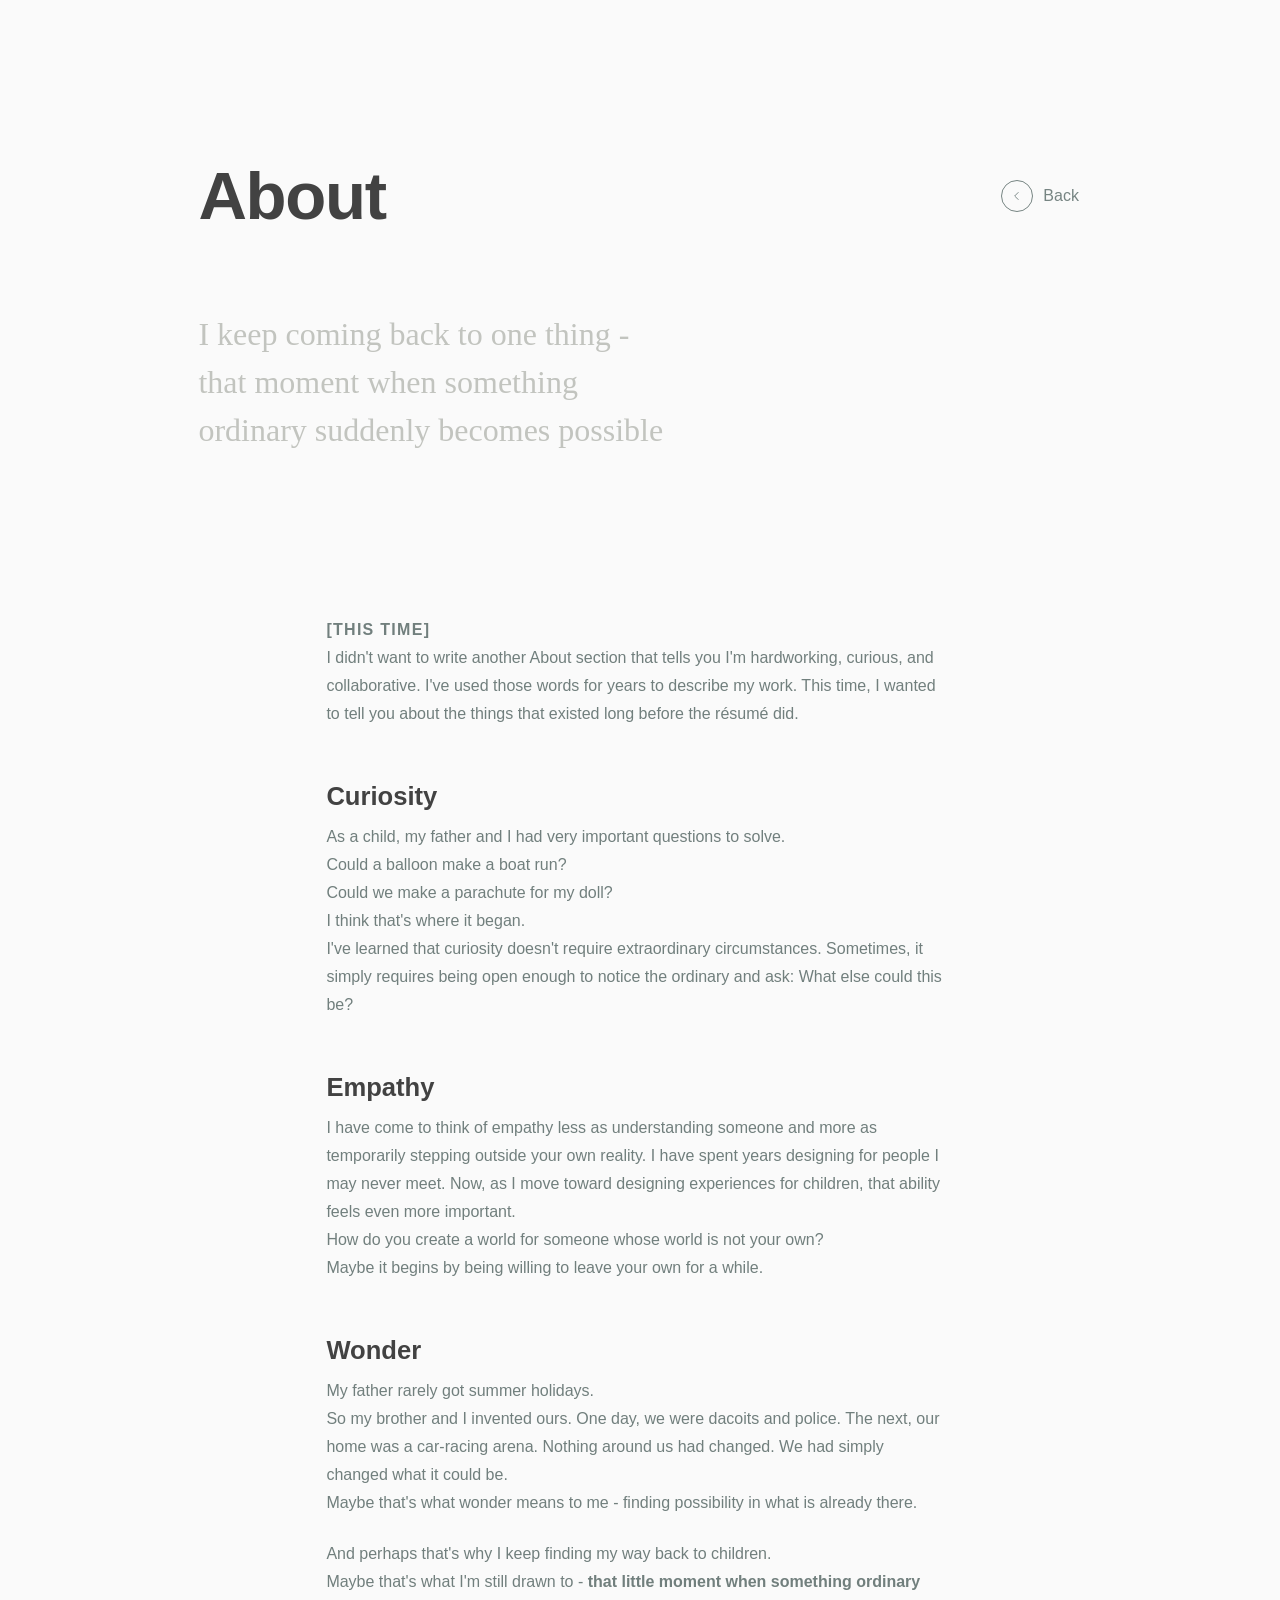
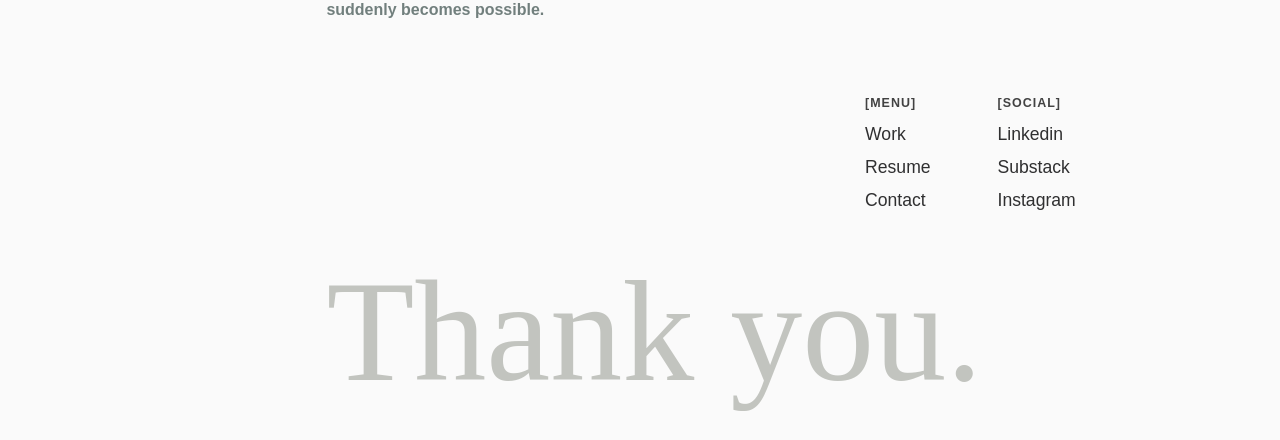
==== about.html @ ae548905 "Fix hover layout shift on Back button and footer links - Back link: split icon/text into separate sp" ====
<!doctype html>
<html lang="en">
<head>
  <meta charset="UTF-8" />
  <meta name="viewport" content="width=device-width, initial-scale=1.0" />
  <title>About — tanima</title>
  <meta name="description" content="About Tanima Tomar — curiosity, empathy, and wonder behind the work." />
  <link rel="stylesheet" href="assets/css/style.css" />
</head>
<body>

  <canvas id="bg-canvas" aria-hidden="true"></canvas>

  <div class="page">

    <header class="about-header">
      <h1 class="about-title">About</h1>
      <a href="index.html" class="back-link">
        <span class="back-link-icon" aria-hidden="true">
          <svg viewBox="0 0 24 24" width="14" height="14" fill="none" xmlns="http://www.w3.org/2000/svg">
            <path d="M14 6l-6 6 6 6" stroke="currentColor" stroke-linecap="round" stroke-linejoin="round" />
          </svg>
        </span>
        <span class="back-link-text" data-text="Back">Back</span>
      </a>
    </header>

    <p class="about-hero">
      I keep coming back to one thing -<br />
      that moment when something<br />
      ordinary suddenly becomes possible
    </p>

    <div class="essay">
      <section class="essay-intro">
        <p class="essay-label">[This time]</p>
        <p>I didn't want to write another About section that tells you I'm hardworking, curious, and collaborative. I've used those words for years to describe my work. This time, I wanted to tell you about the things that existed long before the résumé did.</p>
      </section>

      <section class="essay-section">
        <h2>Curiosity</h2>
        <p>
          As a child, my father and I had very important questions to solve.<br />
          Could a balloon make a boat run?<br />
          Could we make a parachute for my doll?<br />
          I think that's where it began.<br />
          I've learned that curiosity doesn't require extraordinary circumstances. Sometimes, it simply requires being open enough to notice the ordinary and ask: What else could this be?
        </p>
      </section>

      <section class="essay-section">
        <h2>Empathy</h2>
        <p>
          I have come to think of empathy less as understanding someone and more as temporarily stepping outside your own reality. I have spent years designing for people I may never meet. Now, as I move toward designing experiences for children, that ability feels even more important.<br />
          How do you create a world for someone whose world is not your own?<br />
          Maybe it begins by being willing to leave your own for a while.
        </p>
      </section>

      <section class="essay-section">
        <h2>Wonder</h2>
        <p>
          My father rarely got summer holidays.<br />
          So my brother and I invented ours. One day, we were dacoits and police. The next, our home was a car-racing arena. Nothing around us had changed. We had simply changed what it could be.<br />
          Maybe that's what wonder means to me - finding possibility in what is already there.
        </p>
        <p>
          And perhaps that's why I keep finding my way back to children.<br />
          Maybe that's what I'm still drawn to - <strong>that little moment when something ordinary suddenly becomes possible.</strong>
        </p>
      </section>
    </div>

    <footer class="about-footer">
      <div class="footer-col">
        <p class="footer-label">[Menu]</p>
        <ul>
          <li><a href="index.html#work" data-text="Work">Work</a></li>
          <li><a href="index.html#resume" data-text="Resume">Resume</a></li>
          <li><a href="index.html#contact" data-text="Contact">Contact</a></li>
        </ul>
      </div>
      <div class="footer-col">
        <p class="footer-label">[Social]</p>
        <ul>
          <li><a href="https://www.linkedin.com/in/tanima-tomar/" target="_blank" rel="noopener noreferrer" data-text="Linkedin">Linkedin</a></li>
          <li><a href="https://substack.com/@tanimatomar" target="_blank" rel="noopener noreferrer" data-text="Substack">Substack</a></li>
          <li><a href="https://www.instagram.com/tomartanima?utm_source=qr" target="_blank" rel="noopener noreferrer" data-text="Instagram">Instagram</a></li>
        </ul>
      </div>
    </footer>

    <p class="thank-you">Thank you.</p>

  </div>

  <script src="assets/js/background-effect.js"></script>
</body>
</html>
---- assets/css/style.css ----
/* ---------------------------------------------------
   Tokens
--------------------------------------------------- */
:root {
  --bg: #fafafa;
  --ink: #2f2f30;
  --ink-faint: #717f7d;
  --hero-ink: #c2c4bf;
  --heading-ink: #424242;
  --muted-ink: #768482;

  --font-serif: Georgia, 'Iowan Old Style', 'Palatino Linotype', 'Book Antiqua', Palatino, serif;
  --font-sans: -apple-system, BlinkMacSystemFont, 'Segoe UI', Roboto, Helvetica, Arial, sans-serif;

  /* Derived from the Figma layout grid: 6 columns, stretch, 20px
     gutter, 0 margin, on a 1440px frame -> column width 223px.
     Content sits inset by roughly one column on each side. */
  --side-padding: clamp(24px, 15.5vw, 223px);
}

/* ---------------------------------------------------
   Reset
--------------------------------------------------- */
*,
*::before,
*::after {
  box-sizing: border-box;
}

html,
body {
  margin: 0;
  padding: 0;
}

body {
  background-color: var(--bg);
  color: var(--ink);
  font-family: var(--font-sans);
  min-height: 100vh;
  overflow-x: hidden;
}

a {
  color: inherit;
}

ul {
  margin: 0;
  padding: 0;
  list-style: none;
}

/* ---------------------------------------------------
   Background canvas (cursor trail effect)
--------------------------------------------------- */
#bg-canvas {
  position: fixed;
  inset: 0;
  width: 100%;
  height: 100%;
  z-index: 0;
  pointer-events: none;
  display: block;
}

/* ---------------------------------------------------
   Page layout
--------------------------------------------------- */
.page {
  position: relative;
  z-index: 1;
  max-width: 1440px;
  margin: 0 auto;
  padding: 0 var(--side-padding);
}

.site-header {
  display: flex;
  justify-content: space-between;
  align-items: flex-start;
  flex-wrap: wrap;
  gap: 24px;
  padding-top: clamp(48px, 8vh, 96px);
}

.brand .logo {
  display: inline-block;
  font-family: var(--font-serif);
  font-size: clamp(1.7rem, 2.6vw, 2.1rem);
  font-weight: 700;
  color: var(--ink);
  text-decoration: none;
  letter-spacing: -0.01em;
}

.brand .tagline {
  margin: 12px 0 0;
  font-size: 0.92rem;
  line-height: 1.55;
  color: var(--ink-faint);
  max-width: 34ch;
}

.site-nav ul {
  display: flex;
  flex-direction: column;
  align-items: flex-end;
  gap: 6px;
}

.site-nav a {
  font-size: 1.05rem;
  font-weight: 400;
  text-decoration: none;
  color: var(--ink);
  transition: font-weight 0.15s ease;
}

.site-nav a:hover,
.site-nav a:focus-visible {
  font-weight: 700;
}

/* ---------------------------------------------------
   Hero
--------------------------------------------------- */
.hero {
  display: flex;
  justify-content: space-between;
  align-items: center;
  gap: 40px;
  padding: clamp(120px, 22vh, 220px) 0 clamp(80px, 14vh, 160px);
}

.hero-text {
  max-width: 900px;
}

.hero-text h1 {
  margin: 0;
  font-family: var(--font-serif);
  font-weight: 400;
  font-size: clamp(2.1rem, 4.6vw, 3.6rem);
  line-height: 1.16;
  color: var(--hero-ink);
}

.hero-text .credential {
  margin: clamp(20px, 3vh, 32px) 0 0;
  font-size: 0.98rem;
  color: var(--ink-faint);
  line-height: 1.6;
}

/* ---------------------------------------------------
   Social icons
--------------------------------------------------- */
.social-icons {
  display: flex;
  flex-direction: column;
  align-items: center;
  gap: 26px;
  flex-shrink: 0;
}

.social-icon {
  position: relative;
  display: flex;
  align-items: center;
  justify-content: center;
  width: 38px;
  height: 38px;
  border-radius: 50%;
  border: 1.3px solid var(--ink);
  color: var(--ink);
  text-decoration: none;
  transition: transform 0.15s ease, background-color 0.15s ease, color 0.15s ease;
}

.social-icon:hover,
.social-icon:focus-visible {
  transform: translateY(-2px);
  background-color: var(--ink);
  color: var(--bg);
}

.social-icon--substack svg {
  width: 17px;
  height: 17px;
}

/* Subtle CSS-only tooltip */
.social-icon::after {
  content: attr(data-tooltip);
  position: absolute;
  right: calc(100% + 12px);
  top: 50%;
  transform: translate(4px, -50%);
  background-color: #222222;
  color: #fafafa;
  font-size: 11px;
  letter-spacing: 0.02em;
  line-height: 1;
  white-space: nowrap;
  padding: 6px 9px;
  border-radius: 5px;
  opacity: 0;
  pointer-events: none;
  transition: opacity 0.18s ease, transform 0.18s ease;
}

.social-icon:hover::after,
.social-icon:focus-visible::after {
  opacity: 0.92;
  transform: translate(0, -50%);
}

/* ---------------------------------------------------
   Responsive
--------------------------------------------------- */
@media (max-width: 720px) {
  .site-header {
    flex-direction: column;
  }

  .site-nav ul {
    flex-direction: row;
    align-items: center;
    flex-wrap: wrap;
    gap: 16px;
  }

  .hero {
    flex-direction: column;
    align-items: flex-start;
    padding-top: clamp(64px, 14vh, 140px);
  }

  .social-icons {
    flex-direction: row;
    align-items: center;
  }

  .social-icon::after {
    right: auto;
    left: 50%;
    top: calc(100% + 10px);
    transform: translate(-50%, -4px);
  }

  .social-icon:hover::after,
  .social-icon:focus-visible::after {
    transform: translate(-50%, 0);
  }
}

/* ---------------------------------------------------
   About page
--------------------------------------------------- */
.about-header {
  display: flex;
  justify-content: space-between;
  align-items: center;
  flex-wrap: wrap;
  gap: 24px;
  padding-top: clamp(100px, 18vh, 200px);
}

.about-title {
  margin: 0;
  font-family: var(--font-sans);
  font-weight: 700;
  font-size: clamp(2.6rem, 6vw, 4.2rem);
  line-height: 1;
  letter-spacing: -0.02em;
  color: var(--heading-ink);
}

.back-link {
  display: inline-flex;
  align-items: center;
  gap: 10px;
  text-decoration: none;
  font-size: 1rem;
}

/* Text: reserve the bold width in advance via a hidden ::after ghost
   copy, so switching font-weight on hover never changes the box's
   width and never shifts anything. */
.back-link-text {
  position: relative;
  display: inline-block;
  color: var(--muted-ink);
  transition: color 0.15s ease;
}

.back-link-text::after {
  content: attr(data-text);
  display: block;
  height: 0;
  overflow: hidden;
  visibility: hidden;
  font-weight: 700;
}

.back-link:hover .back-link-text,
.back-link:focus-visible .back-link-text {
  color: var(--ink);
  font-weight: 700;
}

/* Icon: fixed 32x32 box (box-sizing: border-box), so a thicker hover
   border eats into the interior rather than growing the box -- no
   layout shift. Same fill/invert language as the homepage social
   icons: background fills to --ink, glyph color inverts to --bg. */
.back-link-icon {
  display: flex;
  align-items: center;
  justify-content: center;
  width: 32px;
  height: 32px;
  border-radius: 50%;
  border: 1.3px solid var(--muted-ink);
  color: var(--muted-ink);
  background-color: transparent;
  flex-shrink: 0;
  transition: background-color 0.15s ease, border-color 0.15s ease, border-width 0.15s ease, color 0.15s ease;
}

.back-link-icon svg path {
  stroke-width: 1.6;
  transition: stroke-width 0.15s ease;
}

.back-link:hover .back-link-icon,
.back-link:focus-visible .back-link-icon {
  background-color: var(--ink);
  border-color: var(--ink);
  border-width: 2px;
  color: var(--bg);
}

.back-link:hover .back-link-icon svg path,
.back-link:focus-visible .back-link-icon svg path {
  stroke-width: 2.2;
}

.about-hero {
  margin: clamp(56px, 9vh, 110px) 0 0;
  max-width: 720px;
  font-family: var(--font-serif);
  font-weight: 400;
  font-size: clamp(1.5rem, 2.8vw, 2rem);
  line-height: 1.5;
  color: var(--hero-ink);
}

.essay {
  margin: clamp(130px, 18vh, 220px) 0 0 clamp(40px, 10vw, 160px);
  max-width: 620px;
}

.essay-label {
  margin: 0 0 14px;
  font-size: 0.78rem;
  font-weight: 600;
  letter-spacing: 0.08em;
  text-transform: uppercase;
  color: var(--heading-ink);
}

.essay p {
  margin: 0;
  font-size: 1rem;
  line-height: 1.75;
  color: var(--ink-faint);
}

.essay-intro {
  margin-bottom: clamp(40px, 6vh, 64px);
}

.essay-section {
  margin-top: clamp(40px, 6vh, 64px);
}

.essay-section h2 {
  margin: 0 0 12px;
  font-family: var(--font-sans);
  font-weight: 700;
  font-size: clamp(1.3rem, 2vw, 1.6rem);
  color: var(--heading-ink);
}

.essay-section p + p {
  margin-top: 1.4em;
}

.essay-section strong {
  font-weight: 700;
  color: var(--ink-faint);
}

.about-footer {
  display: flex;
  justify-content: flex-end;
  gap: 64px;
  margin-top: clamp(56px, 8vh, 96px);
}

.footer-label {
  margin: 0 0 14px;
  font-size: 0.78rem;
  font-weight: 600;
  letter-spacing: 0.08em;
  text-transform: uppercase;
  color: var(--heading-ink);
}

.about-footer ul {
  display: flex;
  flex-direction: column;
  gap: 8px;
}

/* Reserve the bold width in advance via a hidden ::after ghost copy
   (same technique as .back-link-text), so the hover weight change
   never shifts the link or reflows its neighbors. */
.about-footer a {
  position: relative;
  display: inline-block;
  font-size: 1.1rem;
  font-weight: 400;
  text-decoration: none;
  color: var(--ink);
  transition: color 0.15s ease;
}

.about-footer a::after {
  content: attr(data-text);
  display: block;
  height: 0;
  overflow: hidden;
  visibility: hidden;
  font-weight: 700;
}

.about-footer a:hover,
.about-footer a:focus-visible {
  font-weight: 700;
}

.thank-you {
  margin: clamp(32px, 5vh, 56px) 0 0 clamp(40px, 10vw, 160px);
  padding-bottom: clamp(24px, 4vh, 48px);
  font-family: var(--font-serif);
  font-weight: 400;
  font-size: clamp(4rem, 12vw, 9rem);
  line-height: 1;
  color: var(--hero-ink);
  text-align: left;
}

@media (max-width: 720px) {
  .about-header {
    align-items: flex-start;
  }

  .essay {
    margin-left: 0;
    max-width: 100%;
  }

  .thank-you {
    margin-left: 0;
  }

  .about-footer {
    justify-content: flex-start;
    gap: 40px;
  }
}
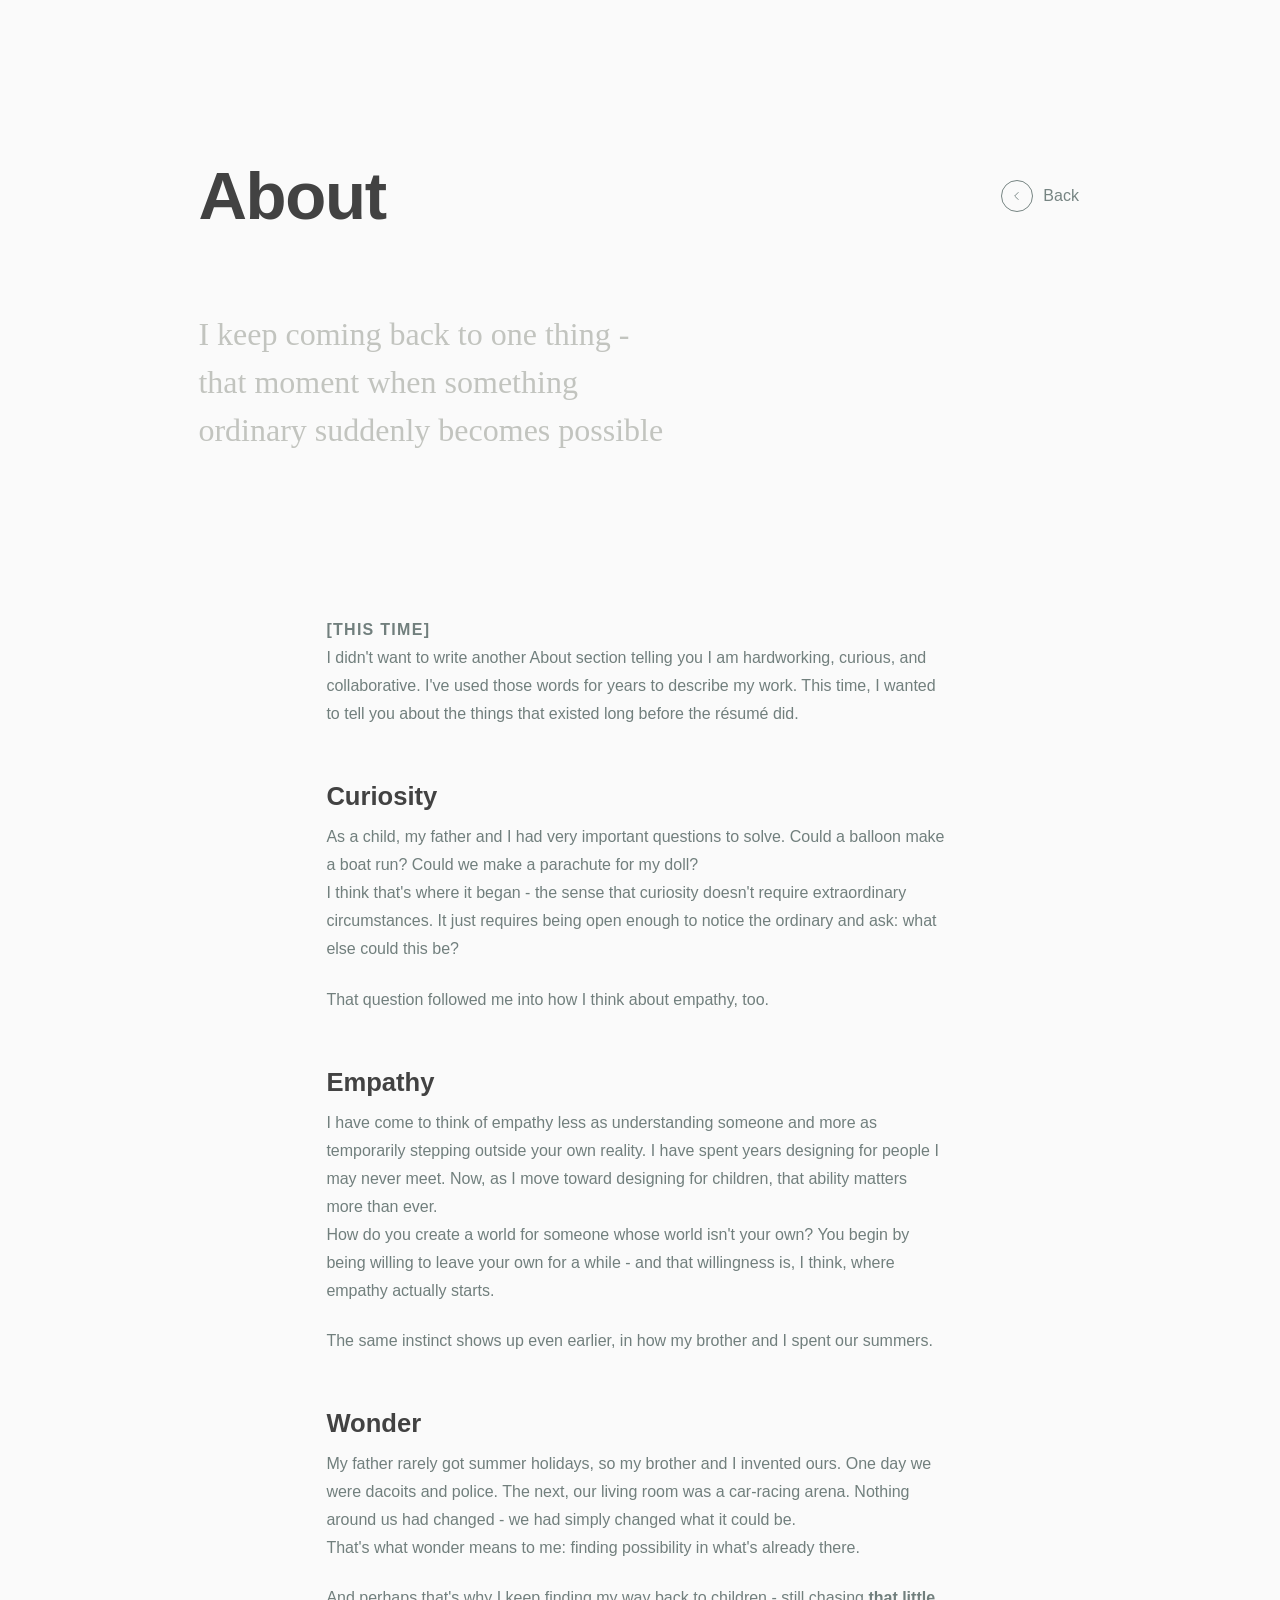
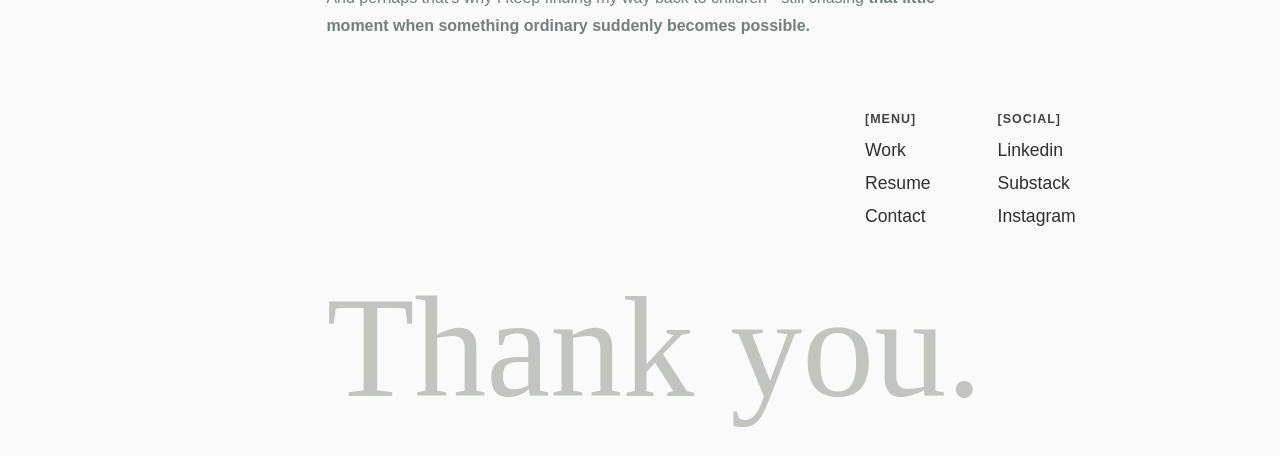
==== commit 4f11ad89: "Reorder homepage social icons; update About page copy - Homepage social icons now read LinkedIn -> S" ====
--- a/about.html
+++ b/about.html
@@ -34,39 +34,35 @@
     <div class="essay">
       <section class="essay-intro">
         <p class="essay-label">[This time]</p>
-        <p>I didn't want to write another About section that tells you I'm hardworking, curious, and collaborative. I've used those words for years to describe my work. This time, I wanted to tell you about the things that existed long before the résumé did.</p>
+        <p>I didn't want to write another About section telling you I am hardworking, curious, and collaborative. I've used those words for years to describe my work. This time, I wanted to tell you about the things that existed long before the résumé did.</p>
       </section>
 
       <section class="essay-section">
         <h2>Curiosity</h2>
         <p>
-          As a child, my father and I had very important questions to solve.<br />
-          Could a balloon make a boat run?<br />
-          Could we make a parachute for my doll?<br />
-          I think that's where it began.<br />
-          I've learned that curiosity doesn't require extraordinary circumstances. Sometimes, it simply requires being open enough to notice the ordinary and ask: What else could this be?
+          As a child, my father and I had very important questions to solve. Could a balloon make a boat run? Could we make a parachute for my doll?<br />
+          I think that's where it began - the sense that curiosity doesn't require extraordinary circumstances. It just requires being open enough to notice the ordinary and ask: what else could this be?
         </p>
+        <p>That question followed me into how I think about empathy, too.</p>
       </section>
 
       <section class="essay-section">
         <h2>Empathy</h2>
         <p>
-          I have come to think of empathy less as understanding someone and more as temporarily stepping outside your own reality. I have spent years designing for people I may never meet. Now, as I move toward designing experiences for children, that ability feels even more important.<br />
-          How do you create a world for someone whose world is not your own?<br />
-          Maybe it begins by being willing to leave your own for a while.
+          I have come to think of empathy less as understanding someone and more as temporarily stepping outside your own reality. I have spent years designing for people I may never meet. Now, as I move toward designing for children, that ability matters more than ever.<br />
+          How do you create a world for someone whose world isn't your own? You begin by being willing to leave your own for a while - and that willingness is, I think, where empathy actually starts.
         </p>
+        <p>The same instinct shows up even earlier, in how my brother and I spent our summers.</p>
       </section>
 
       <section class="essay-section">
         <h2>Wonder</h2>
         <p>
-          My father rarely got summer holidays.<br />
-          So my brother and I invented ours. One day, we were dacoits and police. The next, our home was a car-racing arena. Nothing around us had changed. We had simply changed what it could be.<br />
-          Maybe that's what wonder means to me - finding possibility in what is already there.
+          My father rarely got summer holidays, so my brother and I invented ours. One day we were dacoits and police. The next, our living room was a car-racing arena. Nothing around us had changed - we had simply changed what it could be.<br />
+          That's what wonder means to me: finding possibility in what's already there.
         </p>
         <p>
-          And perhaps that's why I keep finding my way back to children.<br />
-          Maybe that's what I'm still drawn to - <strong>that little moment when something ordinary suddenly becomes possible.</strong>
+          And perhaps that's why I keep finding my way back to children - still chasing <strong>that little moment when something ordinary suddenly becomes possible.</strong>
         </p>
       </section>
     </div>
@@ -95,5 +91,6 @@
   </div>
 
   <script src="assets/js/background-effect.js"></script>
+  <script src="assets/js/page-transition.js"></script>
 </body>
 </html>
--- a/assets/css/style.css
+++ b/assets/css/style.css
@@ -39,6 +39,19 @@
   font-family: var(--font-sans);
   min-height: 100vh;
   overflow-x: hidden;
+  animation: page-fade-in 0.22s ease forwards;
+}
+
+/* Page-to-page transition: each page fades in on load (pure CSS, no
+   flash risk), and page-transition.js briefly fades the current page
+   out before navigating to another internal page. */
+@keyframes page-fade-in {
+  from {
+    opacity: 0;
+  }
+  to {
+    opacity: 1;
+  }
 }
 
 a {
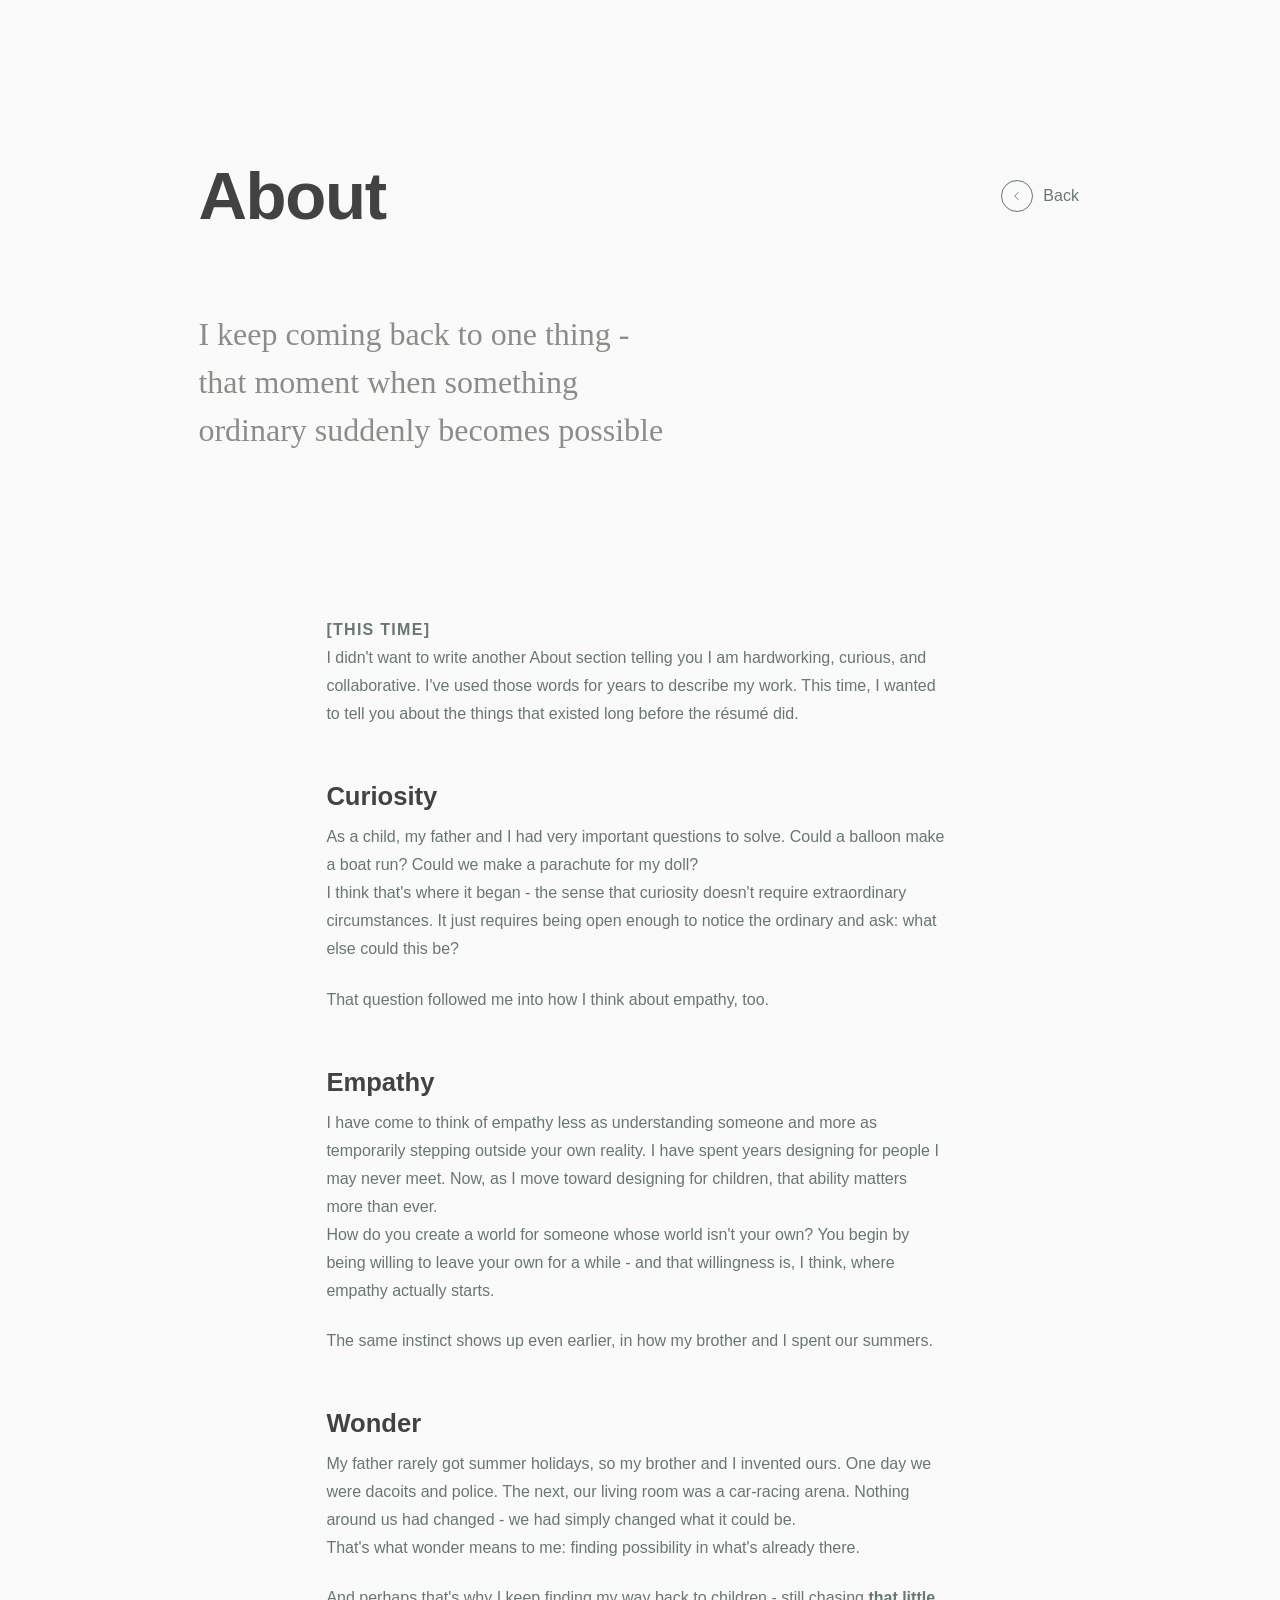
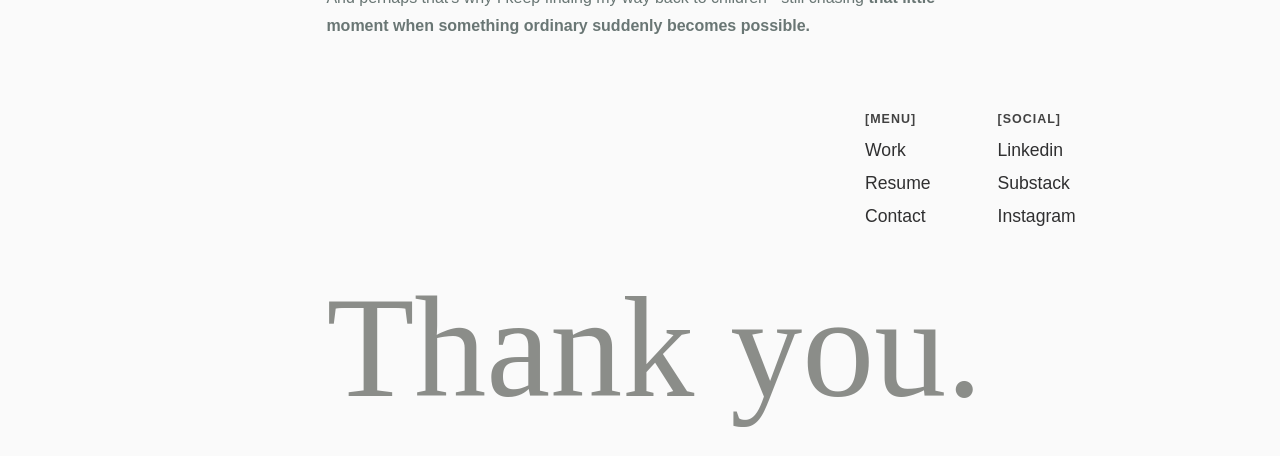
==== commit bda2a854: "Add dedicated Work page with category tabs New work.html: 'Work' heading + subtitle, About/Resume/Co" ====
--- a/about.html
+++ b/about.html
@@ -71,7 +71,7 @@
       <div class="footer-col">
         <p class="footer-label">[Menu]</p>
         <ul>
-          <li><a href="index.html#work" data-text="Work">Work</a></li>
+          <li><a href="work.html" data-text="Work">Work</a></li>
           <li><a href="index.html#resume" data-text="Resume">Resume</a></li>
           <li><a href="index.html#contact" data-text="Contact">Contact</a></li>
         </ul>
--- a/assets/css/style.css
+++ b/assets/css/style.css
@@ -4,10 +4,10 @@
 :root {
   --bg: #fafafa;
   --ink: #2f2f30;
-  --ink-faint: #717f7d;
-  --hero-ink: #c2c4bf;
+  --ink-faint: #697674;
+  --hero-ink: #8b8d89;
   --heading-ink: #424242;
-  --muted-ink: #768482;
+  --muted-ink: #6a7674;
 
   --font-serif: Georgia, 'Iowan Old Style', 'Palatino Linotype', 'Book Antiqua', Palatino, serif;
   --font-sans: -apple-system, BlinkMacSystemFont, 'Segoe UI', Roboto, Helvetica, Arial, sans-serif;
@@ -16,6 +16,22 @@
      gutter, 0 margin, on a 1440px frame -> column width 223px.
      Content sits inset by roughly one column on each side. */
   --side-padding: clamp(24px, 15.5vw, 223px);
+
+  /* Case-study data-viz + callout accents (Foundtale). Distinct from
+     the site's neutral palette on purpose -- these are chart/data
+     colors, not brand colors. */
+  --stat-card-bg: #eef1f5;
+  --stat-navy: #1e3a6e;
+  --stat-bar-1: #1e3a6e;
+  --stat-bar-2: #3f7fe0;
+  --stat-bar-3: #8fb8ee;
+  --stat-bar-4: #d0d3d8;
+  --callout-bg: #f7e6c4;
+  --speech-bg: #e9f1fb;
+  --status-blue: #2f6fd1;
+
+  /* Cubism Through Shadows */
+  --warning-ink: #c1502e;
 }
 
 /* ---------------------------------------------------
@@ -112,7 +128,16 @@
   font-size: 0.92rem;
   line-height: 1.55;
   color: var(--ink-faint);
-  max-width: 34ch;
+  max-width: 46ch;
+}
+
+.brand .tagline strong {
+  font-weight: 700;
+  color: var(--ink);
+}
+
+.site-nav .footer-label {
+  text-align: right;
 }
 
 .site-nav ul {
@@ -494,3 +519,1434 @@
     gap: 40px;
   }
 }
+
+/* ---------------------------------------------------
+   Work detail page (e.g. Illustration)
+--------------------------------------------------- */
+.work-header {
+  display: flex;
+  justify-content: space-between;
+  align-items: center;
+  flex-wrap: wrap;
+  gap: 24px;
+  padding-top: clamp(64px, 12vh, 140px);
+}
+
+.work-heading {
+  display: flex;
+  align-items: center;
+  gap: 14px;
+}
+
+.work-title {
+  margin: 0;
+  font-family: var(--font-sans);
+  font-weight: 700;
+  font-size: clamp(1.3rem, 2vw, 1.6rem);
+  color: var(--heading-ink);
+}
+
+/* Gliding sway: gentle, slow drift in place -- small vertical bob
+   plus a slight rotation wobble around her existing tilt, never
+   translating across the page. Lives on the wrapper so the thought
+   bubbles drift together with her. */
+.work-avatar-wrap {
+  position: relative;
+  width: clamp(90px, 8vw, 130px);
+  flex-shrink: 0;
+  transform-origin: center;
+  animation: avatar-glide 6.5s ease-in-out infinite;
+}
+
+.work-avatar {
+  display: block;
+  width: 100%;
+  height: auto;
+}
+
+@keyframes avatar-glide {
+  0%,
+  100% {
+    transform: rotate(-8deg) translateY(0);
+  }
+  50% {
+    transform: rotate(-6deg) translateY(-7px);
+  }
+}
+
+/* Small trailing dots implying a thought/daydream, drifting up and
+   to the left away from her head. Each one pulses on its own loop,
+   staggered so the pulse ripples from the biggest bubble up to the
+   smallest -- like a looping "thinking..." GIF. */
+.thought-bubble {
+  position: absolute;
+  border-radius: 50%;
+  background-color: #ffffff;
+  border: 1.3px solid var(--muted-ink);
+  transform-origin: center;
+  animation: thought-pulse 2.4s ease-in-out infinite;
+}
+
+@keyframes thought-pulse {
+  0%,
+  100% {
+    transform: scale(0.85);
+    opacity: 0.45;
+  }
+  50% {
+    transform: scale(1.08);
+    opacity: 0.95;
+  }
+}
+
+.thought-bubble--1 {
+  width: 9px;
+  height: 9px;
+  top: 6%;
+  left: 4%;
+  animation-delay: 0s;
+}
+
+.thought-bubble--2 {
+  width: 6px;
+  height: 6px;
+  top: -6%;
+  left: -4%;
+  animation-delay: 0.25s;
+}
+
+.thought-bubble--3 {
+  width: 4px;
+  height: 4px;
+  top: -15%;
+  left: -12%;
+  animation-delay: 0.5s;
+}
+
+/* White bounded panel holding the gallery, centered in the page. */
+.illustration-panel {
+  margin: clamp(64px, 10vh, 110px) auto 0;
+  max-width: 960px;
+  background-color: #ffffff;
+  border-radius: 20px;
+  padding: clamp(24px, 4vw, 48px);
+}
+
+/* Masonry packs items by actual height instead of a uniform grid --
+   see illustration-masonry.js. .illustration-sizer is Masonry's
+   convention for reading the column width; it's an empty element and
+   never one of the laid-out items. The float/width fallback below is
+   what's visible for the brief moment before the JS runs. */
+.illustration-grid {
+  position: relative;
+}
+
+.illustration-sizer,
+.illustration-item {
+  width: 31.5%;
+}
+
+.illustration-item {
+  float: left;
+  margin-bottom: 24px;
+}
+
+.illustration-item img {
+  display: block;
+  width: 100%;
+  height: auto;
+  border-radius: 8px;
+}
+
+/* Closing line + footer share one row, both centered against the
+   same max-width as the panel above so their left edges line up
+   with the panel's left edge exactly. */
+.work-closing-block {
+  display: flex;
+  justify-content: space-between;
+  align-items: flex-start;
+  flex-wrap: wrap;
+  gap: 24px;
+  max-width: 960px;
+  margin: clamp(48px, 7vh, 80px) auto 0;
+  padding-bottom: clamp(48px, 8vh, 96px);
+}
+
+.work-closing {
+  margin: 0;
+  font-family: var(--font-serif);
+  font-weight: 400;
+  font-size: clamp(1.5rem, 2.8vw, 2rem);
+  color: var(--hero-ink);
+}
+
+.about-footer--single {
+  display: block;
+  margin-top: 0;
+}
+
+@media (max-width: 720px) {
+  .work-header {
+    align-items: flex-start;
+  }
+
+  .work-avatar-wrap {
+    animation: none;
+  }
+
+  .illustration-sizer,
+  .illustration-item {
+    width: 100%;
+    float: none;
+  }
+
+  .illustration-panel {
+    padding: 24px;
+  }
+
+  .work-closing-block {
+    flex-direction: column;
+    max-width: 100%;
+  }
+}
+
+@media (prefers-reduced-motion: reduce) {
+  .work-avatar-wrap,
+  .thought-bubble {
+    animation: none;
+  }
+}
+
+/* ---------------------------------------------------
+   Case study page (e.g. Foundtale)
+--------------------------------------------------- */
+.case-header {
+  padding-top: clamp(64px, 12vh, 140px);
+}
+
+.case-header-top {
+  display: flex;
+  justify-content: space-between;
+  align-items: center;
+  flex-wrap: wrap;
+  gap: 24px;
+  /* Matches .work-avatar-wrap's height on the Illustration page --
+     that tall sibling is what pushes its title down within the
+     centered row. Replicating the same min-height here keeps both
+     pages' titles starting at the same point despite Foundtale
+     having no equivalent tall element in its header row. */
+  min-height: clamp(90px, 8vw, 130px);
+}
+
+.case-heading {
+  display: flex;
+  align-items: center;
+  flex-wrap: wrap;
+  gap: 14px;
+}
+
+.case-title {
+  margin: 0;
+  font-family: var(--font-sans);
+  font-weight: 700;
+  font-size: clamp(1.5rem, 2.4vw, 1.9rem);
+  color: var(--heading-ink);
+}
+
+.case-tag {
+  font-size: 0.82rem;
+  color: var(--muted-ink);
+}
+
+.case-status {
+  display: flex;
+  align-items: center;
+  gap: 8px;
+  font-size: 0.85rem;
+  color: var(--ink-faint);
+}
+
+.status-dot {
+  width: 8px;
+  height: 8px;
+  border-radius: 50%;
+  background-color: var(--status-blue);
+  flex-shrink: 0;
+}
+
+.case-subtitle {
+  margin: 14px 0 0;
+  font-size: 1rem;
+  color: var(--ink);
+}
+
+/* Hero */
+.case-hero {
+  position: relative;
+  margin: clamp(32px, 5vh, 56px) 0 0;
+}
+
+.case-hero-image {
+  display: block;
+  width: 100%;
+  height: auto;
+  border-radius: 14px;
+}
+
+/* Fallback look if an image is still pending / fails to load. */
+.case-hero-placeholder {
+  aspect-ratio: 2.3 / 1;
+  border-radius: 14px;
+  border: 1.5px dashed var(--muted-ink);
+  background-color: #f0f0ee;
+  display: flex;
+  align-items: center;
+  justify-content: center;
+  color: var(--muted-ink);
+  font-size: 0.9rem;
+  text-align: center;
+  padding: 24px;
+  clear: both;
+}
+
+.case-hero figcaption {
+  margin: 8px 0 0;
+  font-size: 0.75rem;
+  color: var(--muted-ink);
+}
+
+/* Shared centered content column */
+.case-content {
+  max-width: 900px;
+  margin: 0 auto;
+}
+
+.case-meta {
+  display: flex;
+  flex-wrap: wrap;
+  gap: 32px;
+  margin: clamp(40px, 6vh, 64px) 0 0;
+}
+
+.case-meta-col {
+  flex: 1;
+  min-width: 200px;
+}
+
+.case-meta-label {
+  margin: 0 0 6px;
+  font-size: 0.78rem;
+  font-weight: 600;
+  letter-spacing: 0.04em;
+  color: var(--heading-ink);
+}
+
+.case-meta-value {
+  margin: 0;
+  font-size: 0.88rem;
+  line-height: 1.6;
+  color: var(--ink-faint);
+}
+
+.case-meta-secondary {
+  margin-top: clamp(24px, 4vh, 40px);
+}
+
+.case-meta-link-row {
+  margin: 10px 0 0;
+  font-size: 0.88rem;
+  line-height: 1.6;
+  color: var(--ink-faint);
+}
+
+.case-meta-link {
+  color: var(--muted-ink);
+  text-decoration: underline;
+}
+
+.case-divider {
+  border: none;
+  border-top: 1px solid rgba(118, 132, 130, 0.25);
+  margin: clamp(40px, 6vh, 64px) 0;
+}
+
+.case-section {
+  margin-top: clamp(40px, 6vh, 64px);
+}
+
+.case-section:first-of-type {
+  margin-top: 0;
+}
+
+.case-section h2 {
+  margin: 0 0 14px;
+  font-family: var(--font-sans);
+  font-weight: 700;
+  font-size: clamp(1.3rem, 2vw, 1.6rem);
+  color: var(--heading-ink);
+}
+
+.case-section p {
+  margin: 0 0 1.2em;
+  font-size: 0.98rem;
+  line-height: 1.75;
+  color: var(--ink-faint);
+}
+
+.case-section p:last-child {
+  margin-bottom: 0;
+}
+
+.case-underline {
+  text-decoration: underline;
+  text-decoration-color: var(--muted-ink);
+}
+
+/* Two-up split: text + callout, or image + speech bubble */
+.case-split {
+  display: flex;
+  gap: 32px;
+  align-items: stretch;
+  margin-top: 8px;
+}
+
+.case-split-text {
+  flex: 1.5;
+  margin: 0 !important;
+}
+
+.case-callout {
+  flex: 1;
+  min-width: 220px;
+  display: flex;
+  align-items: center;
+}
+
+/* The GIF already has its own peach card design baked in, so this
+   just displays it at its natural aspect ratio -- no extra
+   background/padding that would double up the card look. */
+.case-callout-media {
+  display: block;
+  width: 100%;
+  height: auto;
+  border-radius: 16px;
+}
+
+/* Fallback look if the image fails to load. */
+.case-callout-media.case-callout-media--pending {
+  min-height: 140px;
+  background-color: var(--callout-bg);
+  display: flex;
+  align-items: center;
+  justify-content: center;
+  padding: 20px;
+  text-align: center;
+  font-size: 0.85rem;
+  color: #8a6d3b;
+}
+
+/* Stat cards */
+.stat-grid {
+  display: grid;
+  grid-template-columns: 1fr 1fr;
+  gap: 24px;
+  margin: clamp(32px, 5vh, 48px) 0;
+}
+
+.stat-card {
+  background-color: var(--stat-card-bg);
+  border-radius: 12px;
+  padding: clamp(20px, 3vw, 28px);
+}
+
+.stat-title {
+  margin: 0 0 18px;
+  font-family: var(--font-serif);
+  font-size: 1.02rem;
+  color: var(--ink);
+  text-decoration: underline;
+  text-decoration-color: rgba(47, 47, 48, 0.35);
+}
+
+.stat-headline {
+  display: flex;
+  align-items: center;
+  gap: 18px;
+  margin-bottom: 22px;
+}
+
+.stat-number {
+  font-family: var(--font-sans);
+  font-weight: 700;
+  font-size: clamp(2.1rem, 4vw, 2.8rem);
+  color: var(--stat-navy);
+  line-height: 1;
+  flex-shrink: 0;
+}
+
+.stat-desc {
+  font-size: 0.88rem;
+  line-height: 1.5;
+  color: var(--ink);
+}
+
+.stat-bar {
+  display: flex;
+  gap: 3px;
+  height: 8px;
+  margin-bottom: 12px;
+}
+
+.stat-bar-seg {
+  display: block;
+  height: 100%;
+  border-radius: 2px;
+}
+
+.stat-bar-labels {
+  display: flex;
+  gap: 3px;
+}
+
+.stat-bar-labels span {
+  flex: 1;
+  min-width: 0;
+  font-size: 0.72rem;
+  line-height: 1.4;
+  color: var(--ink-faint);
+  text-align: center;
+}
+
+/* Pull quote */
+.case-pullquote {
+  margin: 0;
+  padding: 0;
+  max-width: 700px;
+  margin-left: auto;
+  margin-right: auto;
+  text-align: center;
+}
+
+.case-pullquote p {
+  margin: 0 0 1em;
+  font-family: var(--font-serif);
+  font-size: 1.15rem;
+  line-height: 1.6;
+  color: var(--ink-faint);
+}
+
+.case-pullquote-bold {
+  font-weight: 700;
+  color: var(--heading-ink) !important;
+  margin-bottom: 0 !important;
+}
+
+/* "The idea" image + speech bubble */
+/* White bounded panel holding the image + speech bubble + child task
+   + summary together, matching the Illustration page's panel. */
+.idea-panel {
+  margin-top: 24px;
+}
+
+.case-split--idea {
+  margin: 0;
+  align-items: flex-start;
+}
+
+.case-idea-gif {
+  flex: 1.4;
+  width: 100%;
+  border-radius: 12px;
+  display: block;
+}
+
+.case-idea-column {
+  flex: 1;
+  min-width: 200px;
+  display: flex;
+  flex-direction: column;
+  gap: 16px;
+}
+
+.case-idea-column p {
+  margin: 0 !important;
+}
+
+.case-speech-bubble {
+  background-color: var(--speech-bg);
+  border-radius: 16px;
+  padding: 20px 22px;
+}
+
+.case-speech-bubble p {
+  font-family: var(--font-serif);
+  font-style: italic;
+  color: var(--ink) !important;
+}
+
+.case-idea-summary {
+  margin-top: 20px !important;
+}
+
+/* Numbered refuse-to-build grid */
+.refuse-grid {
+  display: flex;
+  gap: 32px;
+  margin: clamp(24px, 4vh, 40px) 0 clamp(32px, 5vh, 48px);
+}
+
+.refuse-item {
+  flex: 1;
+  min-width: 200px;
+}
+
+.refuse-number {
+  margin: 0 0 6px;
+  font-family: var(--font-serif);
+  font-size: 1.6rem;
+  color: var(--muted-ink);
+}
+
+.refuse-title {
+  margin: 0 0 10px !important;
+  font-family: var(--font-sans);
+  font-weight: 700;
+  font-size: 1.02rem;
+  color: var(--heading-ink) !important;
+}
+
+/* Testing section (full-width tinted band inside .page) */
+.case-testing {
+  background-color: #eef0ee;
+  margin-top: clamp(48px, 7vh, 80px);
+  padding: clamp(40px, 6vh, 64px) 0;
+}
+
+.case-testing h2 {
+  margin: 0 0 clamp(24px, 4vh, 40px);
+  font-family: var(--font-sans);
+  font-weight: 700;
+  font-size: clamp(1.3rem, 2vw, 1.6rem);
+  color: var(--heading-ink);
+}
+
+.testing-grid {
+  display: flex;
+  gap: 48px;
+}
+
+.testing-col {
+  flex: 1;
+  min-width: 240px;
+}
+
+.testing-label {
+  margin: 0 0 14px;
+  font-family: var(--font-sans);
+  font-weight: 700;
+  font-size: 0.95rem;
+  color: var(--heading-ink);
+  line-height: 1.4;
+}
+
+.testing-col p {
+  margin: 0 0 1em;
+  font-size: 0.9rem;
+  line-height: 1.65;
+  color: var(--ink-faint);
+}
+
+.testing-list {
+  margin: 0.6em 0 0;
+  padding: 0;
+  list-style: none;
+}
+
+.testing-list li {
+  position: relative;
+  padding-left: 18px;
+  margin-bottom: 10px;
+  font-size: 0.9rem;
+  line-height: 1.6;
+  color: var(--ink-faint);
+}
+
+.testing-list li::before {
+  content: '–';
+  position: absolute;
+  left: 0;
+}
+
+/* Closing question + footer */
+.case-closing {
+  margin: clamp(56px, 8vh, 96px) auto 0;
+  max-width: 640px;
+  text-align: center;
+  font-family: var(--font-serif);
+  font-size: clamp(1.2rem, 2.2vw, 1.5rem);
+  line-height: 1.6;
+  color: var(--hero-ink);
+}
+
+.case-footer {
+  display: flex;
+  justify-content: space-between;
+  align-items: center;
+  flex-wrap: wrap;
+  gap: 16px;
+  margin-top: clamp(40px, 6vh, 64px);
+  padding: 24px 0 clamp(32px, 5vh, 56px);
+  border-top: 1px solid rgba(118, 132, 130, 0.2);
+}
+
+.case-copyright {
+  margin: 0;
+  font-size: 0.75rem;
+  color: var(--muted-ink);
+  max-width: 640px;
+}
+
+
+@media (max-width: 900px) {
+  .case-split,
+  .case-split--idea,
+  .refuse-grid,
+  .testing-grid {
+    flex-direction: column;
+  }
+
+  .stat-grid {
+    grid-template-columns: 1fr;
+  }
+
+  .case-meta {
+    flex-direction: column;
+    gap: 24px;
+  }
+}
+
+/* ---------------------------------------------------
+   Case study page (Cubism Through Shadows)
+--------------------------------------------------- */
+
+/* 2x2 meta grid (Format/Context/Role/Age) instead of Foundtale's
+   single row of three -- reuses .case-meta-col for label/value. */
+.case-meta--grid2 {
+  display: grid;
+  grid-template-columns: 1fr 1fr;
+  gap: 28px 32px;
+}
+
+.case-subhead {
+  margin: 0 0 4px;
+  font-family: var(--font-sans);
+  font-weight: 700;
+  font-size: 0.95rem;
+  color: var(--heading-ink);
+}
+
+.case-caveat {
+  font-style: italic;
+}
+
+.case-emphasis {
+  font-weight: 700;
+  color: var(--heading-ink);
+}
+
+/* Phase label + full-width process photo, used twice ("Phase 01",
+   "Phase 02") -- each photo is a pre-built collage image, so this
+   just pairs a short label column with it. */
+.phase-block {
+  display: flex;
+  gap: 28px;
+  align-items: flex-start;
+  margin: clamp(24px, 4vh, 32px) 0;
+}
+
+.phase-label {
+  flex: 0 0 180px;
+}
+
+.phase-number {
+  margin: 0 0 4px;
+  font-family: var(--font-sans);
+  font-weight: 700;
+  font-size: 1.05rem;
+  color: var(--heading-ink);
+}
+
+.phase-caption {
+  margin: 0;
+  font-size: 0.85rem;
+  line-height: 1.5;
+  color: var(--muted-ink);
+}
+
+.phase-image {
+  display: block;
+  flex: 1;
+  min-width: 0;
+  width: 100%;
+  height: auto;
+  border-radius: 12px;
+}
+
+/* "Where It Actually Sits" heading is centered on the page, unlike
+   the other left-aligned case-section headings. */
+.case-section--centered h2 {
+  text-align: center;
+}
+
+/* Gallery -> Activity Room -> Gallery flow diagram */
+.flow-diagram {
+  display: flex;
+  flex-wrap: wrap;
+  align-items: flex-start;
+  justify-content: center;
+  gap: 8px 16px;
+  margin: clamp(24px, 4vh, 40px) 0;
+  text-align: center;
+}
+
+.flow-step {
+  display: flex;
+  flex-direction: column;
+  align-items: center;
+  gap: 4px;
+  min-width: 170px;
+  max-width: 220px;
+}
+
+.flow-title {
+  margin: 0;
+  font-family: var(--font-sans);
+  font-weight: 700;
+  font-size: 0.92rem;
+  color: var(--heading-ink);
+}
+
+.flow-arrow-down {
+  color: var(--muted-ink);
+  line-height: 1;
+}
+
+.flow-action {
+  margin: 4px 0 0;
+  font-family: var(--font-sans);
+  font-weight: 700;
+  font-size: 0.78rem;
+  letter-spacing: 0.03em;
+  color: var(--ink);
+}
+
+.flow-detail {
+  margin: 2px 0 0;
+  font-size: 0.78rem;
+  color: var(--ink-faint);
+}
+
+.flow-arrow-right {
+  align-self: center;
+  margin-top: 12px;
+  color: var(--muted-ink);
+}
+
+/* Bordered format/spec box */
+.spec-box {
+  border: 1px solid rgba(47, 47, 48, 0.55);
+  border-radius: 4px;
+  max-width: 700px;
+  margin: 0 auto;
+  padding: 24px 28px;
+}
+
+.spec-box p {
+  margin: 0 0 16px;
+  font-size: 0.85rem;
+  line-height: 1.65;
+  color: var(--ink-faint);
+}
+
+.spec-box p:last-child {
+  margin-bottom: 0;
+}
+
+.spec-label {
+  font-weight: 700;
+  color: var(--heading-ink);
+}
+
+.spec-warning-label {
+  font-weight: 700;
+  color: var(--warning-ink) !important;
+}
+
+.spec-warning {
+  color: var(--warning-ink) !important;
+}
+
+/* The Mechanism: white card holding two side-by-side concept
+   illustrations + captions, matching the reference's card treatment. */
+.mechanism-panel {
+  background-color: #fff;
+  border-radius: 20px;
+  padding: clamp(24px, 4vw, 40px);
+  margin: clamp(24px, 4vh, 32px) 0;
+}
+
+.mechanism-panel-caption {
+  margin: 0 0 16px;
+  font-size: 0.8rem;
+  color: var(--muted-ink);
+}
+
+.mechanism-grid {
+  display: grid;
+  grid-template-columns: 1fr 1fr;
+  gap: 32px;
+}
+
+.mechanism-item p {
+  margin: 14px 0 0;
+  font-size: 0.9rem;
+  line-height: 1.65;
+  color: var(--ink-faint);
+}
+
+.mechanism-image {
+  display: block;
+  width: 100%;
+  height: auto;
+  border-radius: 12px;
+}
+
+/* Takeaway gallery: one wide image on top, two side-by-side below */
+.takeaway-gallery {
+  flex: 1;
+  min-width: 220px;
+  display: flex;
+  flex-direction: column;
+  gap: 12px;
+}
+
+.takeaway-gallery-row {
+  display: flex;
+  gap: 12px;
+}
+
+.takeaway-image {
+  display: block;
+  width: 100%;
+  height: auto;
+  border-radius: 10px;
+  object-fit: cover;
+}
+
+.takeaway-gallery-row .takeaway-image {
+  flex: 1;
+  min-width: 0;
+}
+
+/* Fallback look if a Mechanism/Takeaway image is still pending. */
+.mechanism-image-placeholder {
+  aspect-ratio: 4 / 3;
+  border-radius: 12px;
+  border: 1.5px dashed var(--muted-ink);
+  background-color: #f0f0ee;
+  display: flex;
+  align-items: center;
+  justify-content: center;
+  color: var(--muted-ink);
+  font-size: 0.85rem;
+  text-align: center;
+  padding: 20px;
+}
+
+.mechanism-summary {
+  margin-top: clamp(20px, 3vh, 28px);
+  font-size: 0.9rem;
+  color: var(--ink-faint);
+}
+
+@media (max-width: 900px) {
+  .phase-block,
+  .mechanism-grid {
+    flex-direction: column;
+  }
+
+  .mechanism-grid {
+    grid-template-columns: 1fr;
+  }
+
+  .phase-label {
+    flex: none;
+  }
+
+  .flow-arrow-right {
+    display: none;
+  }
+
+  .case-meta--grid2 {
+    grid-template-columns: 1fr;
+  }
+}
+
+/* ---------------------------------------------------
+   Case study page (Inkling Isle)
+--------------------------------------------------- */
+
+/* Small floated pending-image note beside "The concept" copy */
+.concept-note {
+  float: right;
+  width: 240px;
+  margin: 4px 0 16px 24px;
+}
+
+.concept-note-image {
+  display: block;
+  width: 100%;
+  height: auto;
+  border-radius: 10px;
+}
+
+.concept-note-placeholder {
+  aspect-ratio: 1 / 1;
+  border-radius: 10px;
+  border: 1.5px dashed var(--muted-ink);
+  background-color: #f0f0ee;
+  display: flex;
+  align-items: center;
+  justify-content: center;
+  color: var(--muted-ink);
+  font-size: 0.72rem;
+  text-align: center;
+  padding: 10px;
+}
+
+/* White card holding the wireframe gif at its native size, instead
+   of stretching it full-width (which was blurring it). */
+.wireframe-panel {
+  clear: both;
+  background-color: #fff;
+  border-radius: 20px;
+  padding: clamp(20px, 3vw, 32px);
+  display: flex;
+  flex-direction: column;
+  align-items: center;
+  margin: clamp(24px, 4vh, 32px) 0;
+}
+
+.wireframe-image {
+  display: block;
+  width: 100%;
+  max-width: 620px;
+  height: auto;
+  border-radius: 10px;
+}
+
+.wireframe-caption {
+  margin: 14px 0 0;
+  font-size: 0.8rem;
+  color: var(--muted-ink);
+  text-align: center;
+}
+
+/* Three-photo row ("Why this idea") */
+.trio-grid {
+  display: grid;
+  grid-template-columns: repeat(3, 1fr);
+  gap: 24px;
+  margin: clamp(24px, 4vh, 32px) 0;
+  clear: both;
+}
+
+.trio-item p {
+  margin: 14px 0 0;
+  font-size: 0.85rem;
+  line-height: 1.6;
+  color: var(--ink-faint);
+}
+
+.trio-image-placeholder {
+  aspect-ratio: 4 / 3;
+  border-radius: 10px;
+  border: 1.5px dashed var(--muted-ink);
+  background-color: #f0f0ee;
+  display: flex;
+  align-items: center;
+  justify-content: center;
+  color: var(--muted-ink);
+  font-size: 0.82rem;
+  text-align: center;
+  padding: 16px;
+}
+
+.trio-image {
+  display: block;
+  width: 100%;
+  height: auto;
+  border-radius: 10px;
+}
+
+/* Three design principles */
+.principle-list {
+  display: flex;
+  flex-direction: column;
+  gap: clamp(20px, 3vh, 28px);
+  margin-top: clamp(24px, 4vh, 32px);
+}
+
+.principle-row {
+  display: flex;
+  gap: 32px;
+}
+
+/* Scoped to .principle-row so this beats .case-section p's
+   specificity -- a bare .principle-label was losing to it and
+   rendering grey instead of dark. */
+.principle-row .principle-label {
+  flex: 0 0 190px;
+  margin: 0;
+  font-weight: 700;
+  font-size: 0.92rem;
+  color: var(--ink);
+}
+
+.principle-text {
+  flex: 1;
+  margin: 0;
+  font-size: 0.92rem;
+  line-height: 1.65;
+  color: var(--ink-faint);
+}
+
+.principle-text strong {
+  color: var(--muted-ink);
+  font-weight: 700;
+}
+
+/* Label column + wide content column, reused for "Product decisions"
+   and "How I would test this" */
+.decision-row {
+  display: flex;
+  gap: 32px;
+}
+
+.decision-label {
+  flex: 0 0 220px;
+}
+
+/* Same heading treatment as .case-section h2 -- "Product decisions"
+   and "How I would test this" are headings too, just placed in the
+   label column instead of full-width. Scoped to .decision-label so
+   it beats .case-section p's specificity. */
+.decision-label .decision-heading {
+  margin: 0 0 8px;
+  font-family: var(--font-sans);
+  font-weight: 700;
+  font-size: clamp(1.3rem, 2vw, 1.6rem);
+  color: var(--heading-ink);
+}
+
+.decision-copy {
+  margin: 0;
+  font-size: 0.88rem;
+  line-height: 1.6;
+  color: var(--ink-faint);
+}
+
+.decision-list {
+  flex: 1;
+  display: flex;
+  flex-direction: column;
+  gap: 20px;
+}
+
+.decision-list p {
+  margin: 0;
+  font-size: 0.9rem;
+  line-height: 1.65;
+  color: var(--ink-faint);
+}
+
+.decision-list strong {
+  color: var(--ink);
+  font-weight: 700;
+}
+
+@media (max-width: 900px) {
+  .concept-note {
+    float: none;
+    width: 240px;
+    margin: 0 0 20px;
+  }
+
+  .trio-grid {
+    grid-template-columns: 1fr;
+  }
+
+  .principle-row,
+  .decision-row {
+    flex-direction: column;
+    gap: 12px;
+  }
+
+  .principle-label,
+  .decision-label {
+    flex: none;
+  }
+}
+
+/* ---------------------------------------------------
+   Photography page
+--------------------------------------------------- */
+.photo-subtitle {
+  margin: 0 0 24px;
+  font-size: 0.9rem;
+  color: var(--ink-faint);
+}
+
+/* Same masonry-packing pattern as .illustration-grid, but 2 columns
+   instead of 3 -- see photography-masonry.js. */
+.photo-grid {
+  position: relative;
+}
+
+.photo-sizer,
+.photo-item {
+  width: 48.5%;
+}
+
+.photo-item {
+  float: left;
+  margin-bottom: 24px;
+}
+
+.photo-grid img {
+  display: block;
+  width: 100%;
+  height: auto;
+  border-radius: 8px;
+}
+
+.photo-single {
+  max-width: 380px;
+  margin: 24px auto 0;
+}
+
+.photo-single img {
+  display: block;
+  width: 100%;
+  height: auto;
+  border-radius: 8px;
+}
+
+/* Fallback look while a photo is still pending upload. */
+.photo-placeholder {
+  border-radius: 8px;
+  border: 1.5px dashed var(--muted-ink);
+  background-color: #f0f0ee;
+  display: flex;
+  align-items: center;
+  justify-content: center;
+  color: var(--muted-ink);
+  font-size: 0.85rem;
+  text-align: center;
+  padding: 16px;
+}
+
+@media (max-width: 720px) {
+  .photo-sizer,
+  .photo-item {
+    width: 100%;
+    float: none;
+  }
+}
+
+/* ---------------------------------------------------
+   Work page
+--------------------------------------------------- */
+.work-page-header {
+  display: flex;
+  justify-content: space-between;
+  align-items: flex-start;
+  flex-wrap: wrap;
+  gap: 24px;
+  padding-top: clamp(64px, 12vh, 140px);
+}
+
+.work-page-title {
+  margin: 0;
+  font-family: var(--font-sans);
+  font-weight: 700;
+  font-size: clamp(2.6rem, 6vw, 4.2rem);
+  line-height: 1;
+  letter-spacing: -0.02em;
+  color: var(--heading-ink);
+}
+
+.work-page-subtitle {
+  margin: 14px 0 0;
+  font-size: 1rem;
+  color: var(--ink-faint);
+}
+
+.work-page-nav ul {
+  display: flex;
+  flex-direction: column;
+  align-items: flex-end;
+  gap: 6px;
+  margin: 0;
+  padding: 0;
+  list-style: none;
+}
+
+.work-page-nav a {
+  font-size: 1.05rem;
+  font-weight: 400;
+  text-decoration: none;
+  color: var(--ink);
+  transition: font-weight 0.15s ease;
+}
+
+.work-page-nav a:hover,
+.work-page-nav a:focus-visible {
+  font-weight: 700;
+}
+
+/* Category tabs */
+.work-tabs {
+  display: flex;
+  flex-wrap: wrap;
+  gap: clamp(24px, 4vw, 40px);
+  margin-top: clamp(40px, 6vh, 64px);
+  border-bottom: 1px solid rgba(118, 132, 130, 0.25);
+}
+
+.work-tab {
+  position: relative;
+  display: inline-block;
+  background: none;
+  border: none;
+  padding: 0 0 14px;
+  margin-bottom: -1px;
+  font-family: var(--font-sans);
+  font-size: 0.85rem;
+  font-weight: 600;
+  letter-spacing: 0.05em;
+  text-transform: uppercase;
+  text-decoration: none;
+  color: var(--muted-ink);
+  cursor: pointer;
+  border-bottom: 2px solid transparent;
+  transition: color 0.15s ease, border-color 0.15s ease, transform 0.1s ease;
+}
+
+/* Reserve the bold width so hover/active never shifts the row. */
+.work-tab::after {
+  content: attr(data-label);
+  display: block;
+  height: 0;
+  overflow: hidden;
+  visibility: hidden;
+  font-weight: 700;
+}
+
+.work-tab:hover,
+.work-tab:focus-visible {
+  color: var(--ink);
+}
+
+.work-tab:active {
+  transform: translateY(1px);
+}
+
+.work-tab.is-active {
+  color: var(--ink);
+  font-weight: 700;
+  border-bottom-color: var(--ink);
+}
+
+/* Sub-project pills (Learning Design / Product Design) */
+.work-pills {
+  display: flex;
+  flex-wrap: wrap;
+  gap: 14px;
+  margin-top: 24px;
+}
+
+.work-pills[hidden] {
+  display: none;
+}
+
+.work-pill {
+  display: inline-block;
+  padding: 12px 26px;
+  border-radius: 999px;
+  background-color: #fff;
+  box-shadow: 0 1px 3px rgba(47, 47, 48, 0.08);
+  font-size: 0.92rem;
+  color: var(--ink-faint);
+  text-decoration: none;
+  cursor: pointer;
+  transition: box-shadow 0.15s ease, color 0.15s ease, transform 0.1s ease;
+}
+
+.work-pill:hover,
+.work-pill:focus-visible {
+  color: var(--ink);
+  box-shadow: 0 3px 10px rgba(47, 47, 48, 0.14);
+}
+
+.work-pill:active {
+  transform: translateY(1px);
+  box-shadow: 0 1px 3px rgba(47, 47, 48, 0.1);
+}
+
+.work-pill--soon {
+  cursor: default;
+  color: var(--muted-ink);
+  box-shadow: none;
+  border: 1.3px dashed rgba(118, 132, 130, 0.4);
+}
+
+.work-pill--soon:hover,
+.work-pill--soon:focus-visible {
+  color: var(--muted-ink);
+  box-shadow: none;
+}
+
+/* Quote */
+.work-quote {
+  margin: clamp(48px, 7vh, 80px) 0 0;
+  max-width: 760px;
+  font-family: var(--font-serif);
+  font-size: clamp(1.25rem, 2.4vw, 1.6rem);
+  line-height: 1.55;
+  color: var(--ink-faint);
+}
+
+.work-quote-note {
+  margin: 12px 0 0;
+  max-width: 640px;
+  font-size: 0.85rem;
+  color: var(--muted-ink);
+}
+
+.work-quote-note[hidden] {
+  display: none;
+}
+
+@media (max-width: 700px) {
+  .work-page-header {
+    align-items: flex-start;
+  }
+
+  .work-page-nav ul {
+    flex-direction: row;
+    align-items: center;
+    flex-wrap: wrap;
+    gap: 16px;
+  }
+}
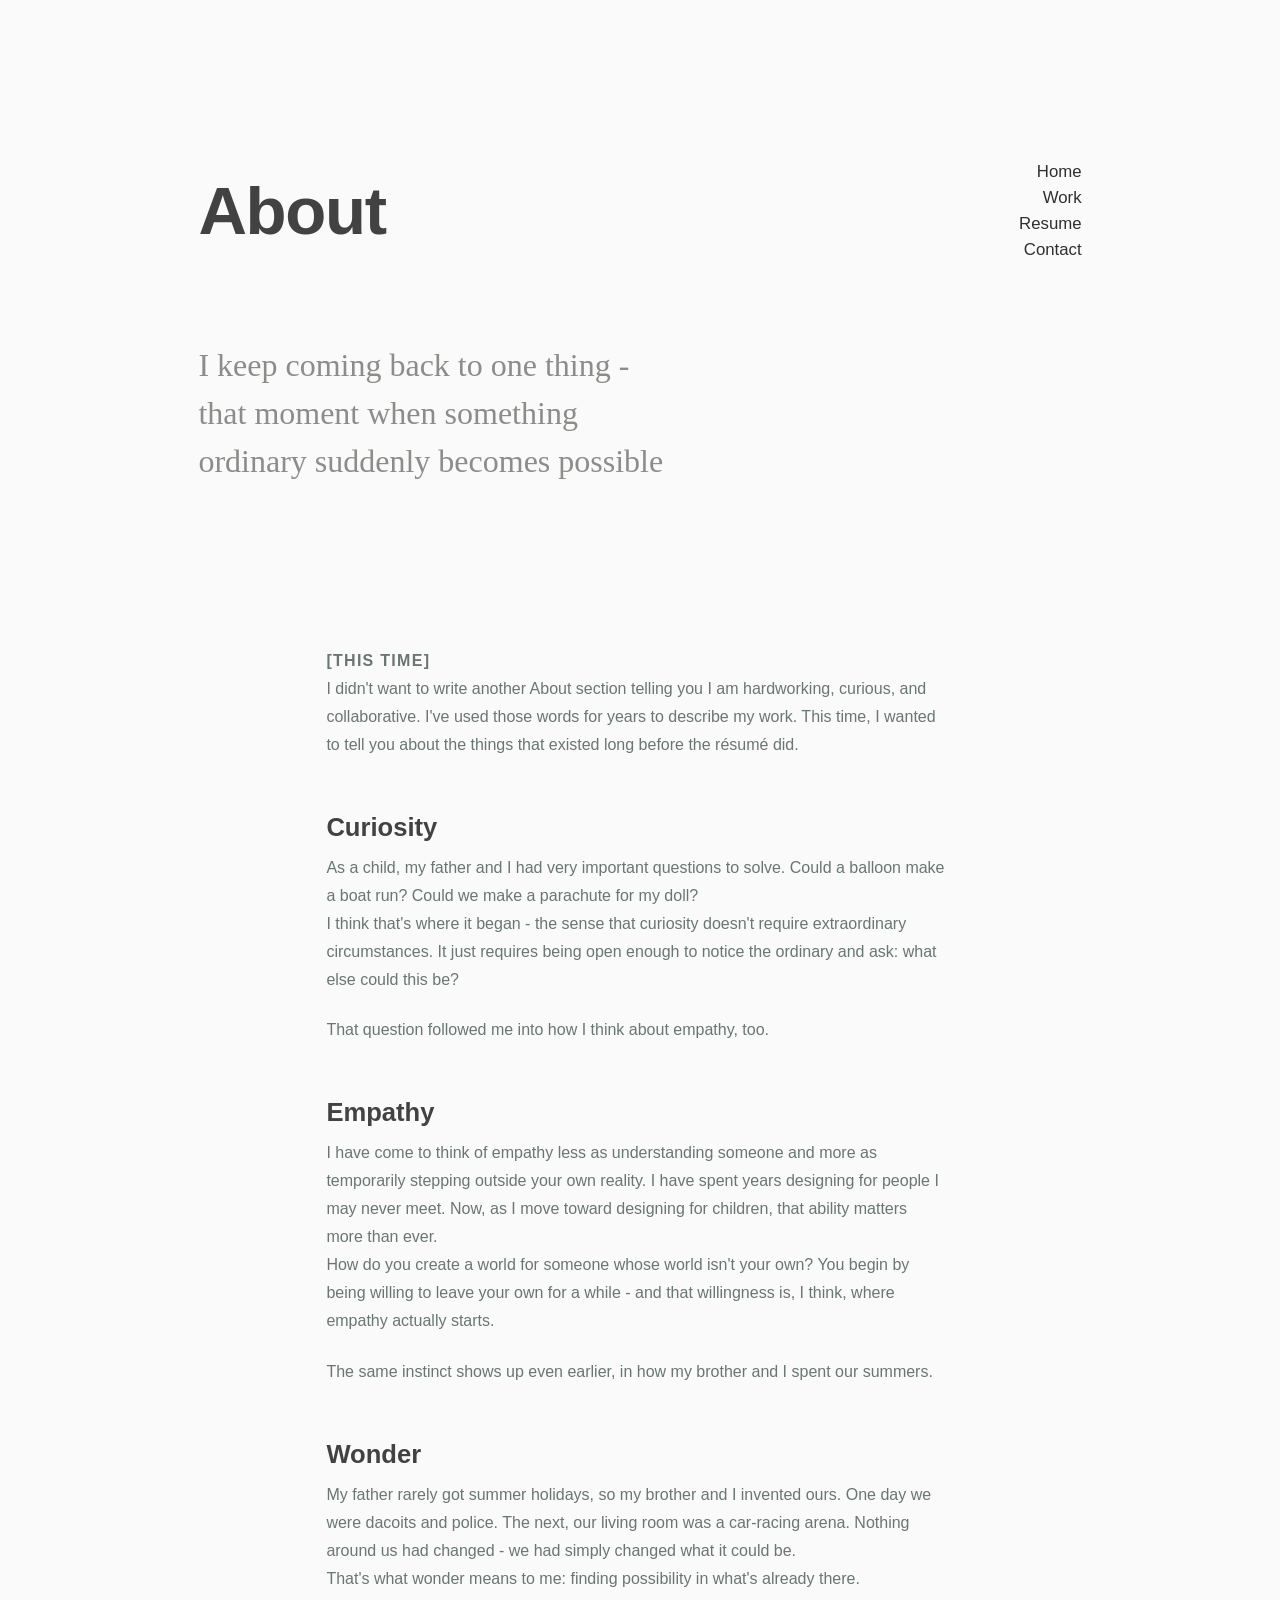
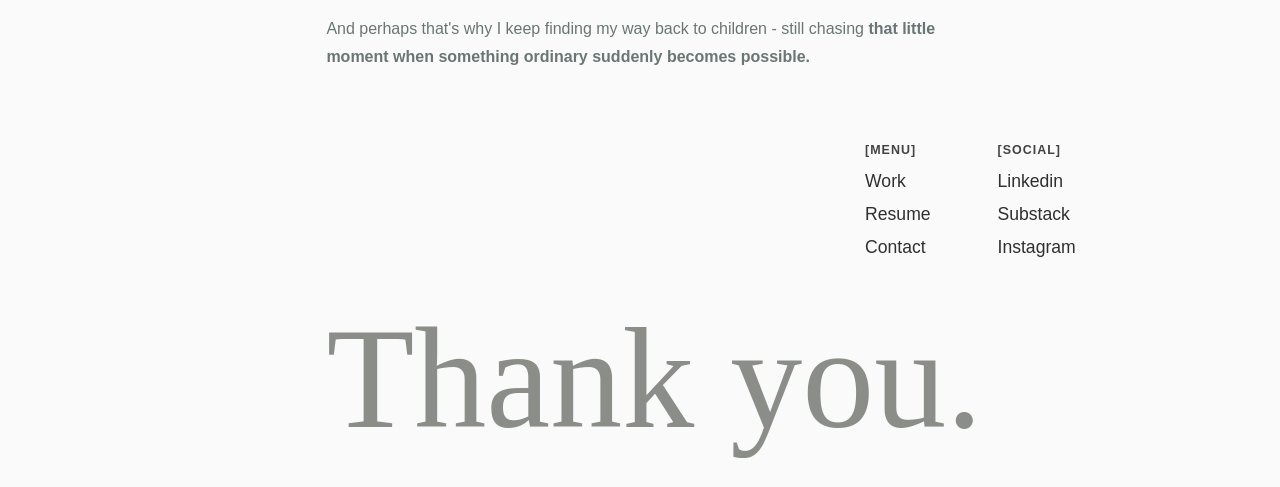
==== commit 471d358a: "Add Home to Work/About nav; give About a full nav like Work's - work.html nav: Home, About, Resume, " ====
--- a/about.html
+++ b/about.html
@@ -15,14 +15,14 @@
 
     <header class="about-header">
       <h1 class="about-title">About</h1>
-      <a href="index.html" class="back-link">
-        <span class="back-link-icon" aria-hidden="true">
-          <svg viewBox="0 0 24 24" width="14" height="14" fill="none" xmlns="http://www.w3.org/2000/svg">
-            <path d="M14 6l-6 6 6 6" stroke="currentColor" stroke-linecap="round" stroke-linejoin="round" />
-          </svg>
-        </span>
-        <span class="back-link-text" data-text="Back">Back</span>
-      </a>
+      <nav class="page-nav" aria-label="Primary">
+        <ul>
+          <li><a href="index.html">Home</a></li>
+          <li><a href="work.html">Work</a></li>
+          <li><a href="index.html#resume">Resume</a></li>
+          <li><a href="index.html#contact">Contact</a></li>
+        </ul>
+      </nav>
     </header>
 
     <p class="about-hero">
--- a/assets/css/style.css
+++ b/assets/css/style.css
@@ -1770,10 +1770,10 @@
 .work-page-header {
   display: flex;
   justify-content: space-between;
-  align-items: flex-start;
+  align-items: center;
   flex-wrap: wrap;
   gap: 24px;
-  padding-top: clamp(64px, 12vh, 140px);
+  padding-top: clamp(100px, 18vh, 200px);
 }
 
 .work-page-title {
@@ -1792,7 +1792,7 @@
   color: var(--ink-faint);
 }
 
-.work-page-nav ul {
+.page-nav ul {
   display: flex;
   flex-direction: column;
   align-items: flex-end;
@@ -1802,7 +1802,7 @@
   list-style: none;
 }
 
-.work-page-nav a {
+.page-nav a {
   font-size: 1.05rem;
   font-weight: 400;
   text-decoration: none;
@@ -1810,8 +1810,8 @@
   transition: font-weight 0.15s ease;
 }
 
-.work-page-nav a:hover,
-.work-page-nav a:focus-visible {
+.page-nav a:hover,
+.page-nav a:focus-visible {
   font-weight: 700;
 }
 
@@ -1820,7 +1820,7 @@
   display: flex;
   flex-wrap: wrap;
   gap: clamp(24px, 4vw, 40px);
-  margin-top: clamp(40px, 6vh, 64px);
+  margin-top: clamp(64px, 10vh, 104px);
   border-bottom: 1px solid rgba(118, 132, 130, 0.25);
 }
 
@@ -1943,7 +1943,7 @@
     align-items: flex-start;
   }
 
-  .work-page-nav ul {
+  .page-nav ul {
     flex-direction: row;
     align-items: center;
     flex-wrap: wrap;
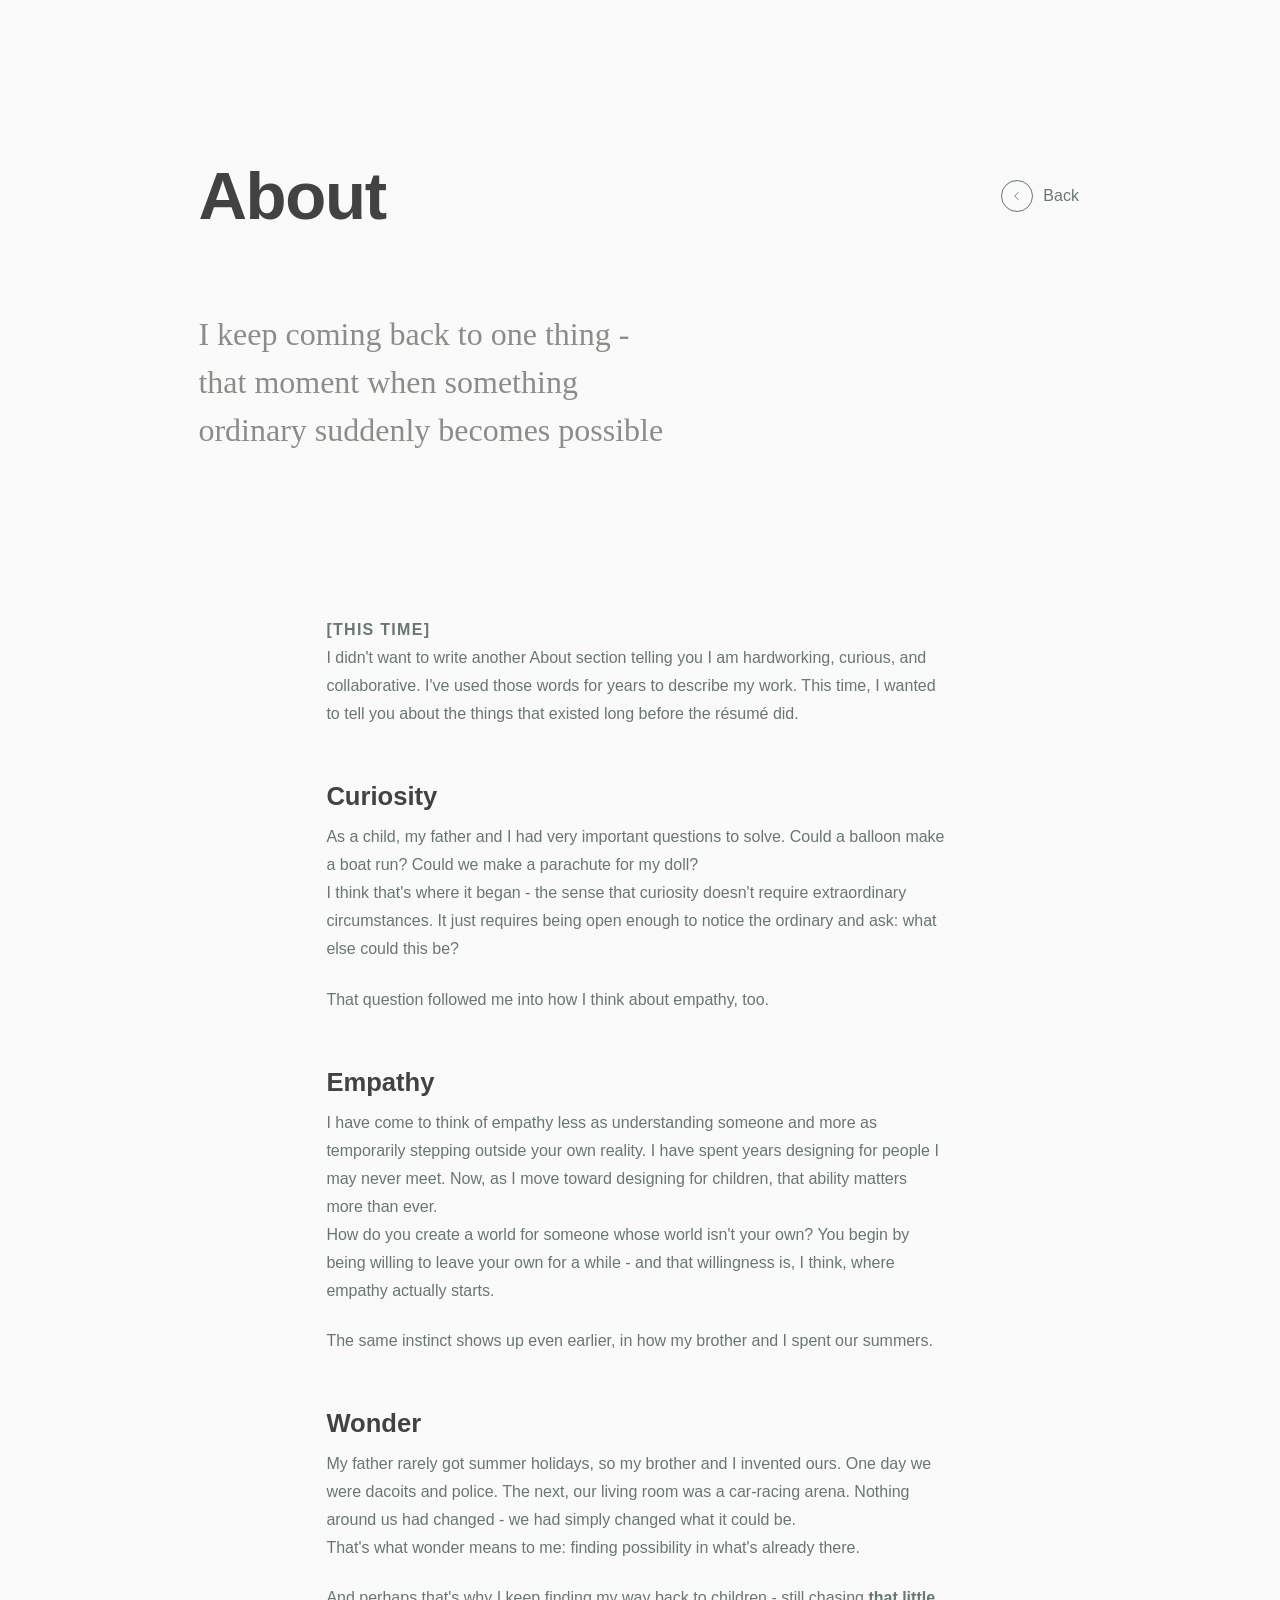
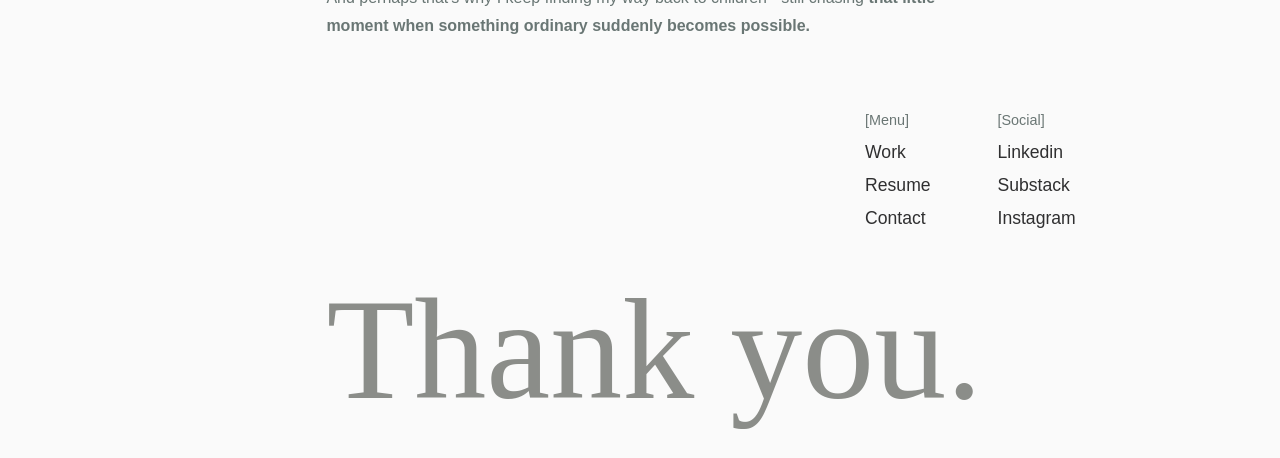
==== commit 1c647844: "Replace About page's top nav with a single Back link to Home Swaps the Home/Work/Resume/Contact list" ====
--- a/about.html
+++ b/about.html
@@ -15,14 +15,14 @@
 
     <header class="about-header">
       <h1 class="about-title">About</h1>
-      <nav class="page-nav" aria-label="Primary">
-        <ul>
-          <li><a href="index.html">Home</a></li>
-          <li><a href="work.html">Work</a></li>
-          <li><a href="index.html#resume">Resume</a></li>
-          <li><a href="index.html#contact">Contact</a></li>
-        </ul>
-      </nav>
+      <a href="index.html" class="back-link" aria-label="Back to home">
+        <span class="back-link-icon" aria-hidden="true">
+          <svg viewBox="0 0 24 24" width="14" height="14" fill="none" xmlns="http://www.w3.org/2000/svg">
+            <path d="M14 6l-6 6 6 6" stroke="currentColor" stroke-linecap="round" stroke-linejoin="round" />
+          </svg>
+        </span>
+        <span class="back-link-text" data-text="Back">Back</span>
+      </a>
     </header>
 
     <p class="about-hero">
--- a/assets/css/style.css
+++ b/assets/css/style.css
@@ -449,11 +449,9 @@
 
 .footer-label {
   margin: 0 0 14px;
-  font-size: 0.78rem;
-  font-weight: 600;
-  letter-spacing: 0.08em;
-  text-transform: uppercase;
-  color: var(--heading-ink);
+  font-size: 0.9rem;
+  font-weight: 400;
+  color: var(--muted-ink);
 }
 
 .about-footer ul {
@@ -1792,6 +1790,10 @@
   color: var(--ink-faint);
 }
 
+.page-nav .footer-label {
+  text-align: right;
+}
+
 .page-nav ul {
   display: flex;
   flex-direction: column;
@@ -1833,14 +1835,14 @@
   margin-bottom: -1px;
   font-family: var(--font-sans);
   font-size: 0.85rem;
-  font-weight: 600;
+  font-weight: 400;
   letter-spacing: 0.05em;
   text-transform: uppercase;
   text-decoration: none;
   color: var(--muted-ink);
   cursor: pointer;
   border-bottom: 2px solid transparent;
-  transition: color 0.15s ease, border-color 0.15s ease, transform 0.1s ease;
+  transition: color 0.15s ease, border-color 0.15s ease, transform 0.1s ease, font-weight 0.15s ease;
 }
 
 /* Reserve the bold width so hover/active never shifts the row. */
@@ -1855,7 +1857,8 @@
 
 .work-tab:hover,
 .work-tab:focus-visible {
-  color: var(--ink);
+  color: #000000;
+  font-weight: 600;
 }
 
 .work-tab:active {
@@ -1863,9 +1866,9 @@
 }
 
 .work-tab.is-active {
-  color: var(--ink);
-  font-weight: 700;
-  border-bottom-color: var(--ink);
+  color: #000000;
+  font-weight: 700;
+  border-bottom-color: #000000;
 }
 
 /* Sub-project pills (Learning Design / Product Design) */
@@ -1887,6 +1890,7 @@
   background-color: #fff;
   box-shadow: 0 1px 3px rgba(47, 47, 48, 0.08);
   font-size: 0.92rem;
+  font-weight: 400;
   color: var(--ink-faint);
   text-decoration: none;
   cursor: pointer;
@@ -1895,7 +1899,8 @@
 
 .work-pill:hover,
 .work-pill:focus-visible {
-  color: var(--ink);
+  color: #000000;
+  font-weight: 600;
   box-shadow: 0 3px 10px rgba(47, 47, 48, 0.14);
 }
 
@@ -1913,7 +1918,8 @@
 
 .work-pill--soon:hover,
 .work-pill--soon:focus-visible {
-  color: var(--muted-ink);
+  color: #000000;
+  font-weight: 600;
   box-shadow: none;
 }
 
@@ -1950,3 +1956,335 @@
     gap: 16px;
   }
 }
+
+/* ---------------------------------------------------
+   Product design case study (Philips, etc.)
+--------------------------------------------------- */
+.pd-top-row {
+  display: flex;
+  align-items: center;
+  gap: 24px;
+  flex-wrap: wrap;
+  padding-top: clamp(64px, 12vh, 140px);
+}
+
+.company-tabs {
+  display: flex;
+  flex-wrap: wrap;
+  gap: 14px;
+}
+
+.company-tab {
+  display: inline-block;
+  padding: 11px 28px;
+  border-radius: 999px;
+  border: 1.3px solid rgba(118, 132, 130, 0.35);
+  background-color: transparent;
+  font-family: var(--font-sans);
+  font-size: 0.95rem;
+  font-weight: 400;
+  color: var(--ink-faint);
+  text-decoration: none;
+  cursor: pointer;
+  transition: background-color 0.15s ease, color 0.15s ease, border-color 0.15s ease, transform 0.1s ease, font-weight 0.15s ease;
+}
+
+.company-tab:hover,
+.company-tab:focus-visible {
+  color: #000000;
+  font-weight: 600;
+}
+
+.company-tab:active {
+  transform: translateY(1px);
+}
+
+.company-tab.is-active {
+  background-color: var(--ink);
+  border-color: var(--ink);
+  color: var(--bg);
+}
+
+.company-tab--soon {
+  cursor: default;
+  border-style: dashed;
+}
+
+.company-tab--soon:hover,
+.company-tab--soon:focus-visible {
+  color: #000000;
+  font-weight: 600;
+}
+
+/* Project sub-tabs within a company */
+.project-tabs {
+  display: flex;
+  flex-wrap: wrap;
+  gap: clamp(24px, 4vw, 40px);
+  margin-top: 18px;
+}
+
+.project-tab {
+  background: none;
+  border: none;
+  border-bottom: 2px solid transparent;
+  padding: 0 0 6px;
+  font-family: var(--font-sans);
+  font-size: 0.98rem;
+  font-weight: 400;
+  color: var(--ink-faint);
+  cursor: pointer;
+  position: relative;
+  transition: color 0.15s ease, border-color 0.15s ease, font-weight 0.15s ease;
+}
+
+.project-tab::after {
+  content: attr(data-label);
+  display: block;
+  height: 0;
+  overflow: hidden;
+  visibility: hidden;
+  font-weight: 700;
+}
+
+.project-tab:hover,
+.project-tab:focus-visible {
+  color: #000000;
+  font-weight: 600;
+}
+
+.project-tab.is-active {
+  color: #000000;
+  font-weight: 700;
+  border-bottom-color: #000000;
+}
+
+.pd-meta {
+  margin-top: clamp(32px, 5vh, 48px);
+}
+
+.pd-project-title {
+  margin: clamp(32px, 5vh, 48px) 0 0;
+  font-family: var(--font-sans);
+  font-weight: 700;
+  font-size: clamp(1.6rem, 3vw, 2.1rem);
+  color: var(--heading-ink);
+}
+
+.pd-project-title-year {
+  margin-left: 10px;
+  font-size: 0.9rem;
+  font-weight: 400;
+  color: var(--muted-ink);
+}
+
+.pd-project-subtitle {
+  margin: 10px 0 0;
+  font-size: 1.05rem;
+  font-weight: 600;
+  color: var(--ink);
+}
+
+.pd-intro {
+  margin-top: clamp(32px, 5vh, 48px);
+  align-items: center;
+}
+
+.pd-intro-text {
+  flex: 1;
+  margin: 0 !important;
+}
+
+.pd-intro-image-wrap {
+  flex: 1.2;
+  min-width: 260px;
+}
+
+.pd-intro-image {
+  display: block;
+  width: 100%;
+  height: auto;
+  border-radius: 12px;
+}
+
+.pd-problem {
+  margin-top: clamp(32px, 5vh, 48px);
+  font-size: 1rem;
+  line-height: 1.7;
+  color: var(--ink);
+}
+
+.pd-problem strong {
+  color: var(--heading-ink);
+}
+
+.pd-role-heading {
+  margin: 0 0 12px;
+  font-family: var(--font-sans);
+  font-weight: 700;
+  font-size: 1.15rem;
+  color: var(--heading-ink);
+}
+
+.pd-role-text {
+  margin: 0;
+  font-size: 0.98rem;
+  line-height: 1.7;
+  color: var(--ink-faint);
+}
+
+.pd-compare-grid {
+  display: grid;
+  grid-template-columns: 1fr 1fr;
+  gap: 20px;
+  margin-top: clamp(24px, 4vh, 40px);
+}
+
+.pd-compare-image {
+  display: block;
+  width: 100%;
+  height: auto;
+  border-radius: 8px;
+}
+
+.pd-compare-caption {
+  margin: 12px 0 0;
+  font-size: 0.85rem;
+  color: var(--muted-ink);
+}
+
+.pd-stat-block {
+  display: flex;
+  align-items: center;
+  gap: clamp(32px, 6vw, 72px);
+  margin-top: clamp(48px, 7vh, 80px);
+  flex-wrap: wrap;
+}
+
+.pd-stat-figure {
+  flex: 0 0 auto;
+  max-width: 280px;
+}
+
+.pd-stat-image {
+  display: block;
+  width: 100%;
+  max-width: 260px;
+  height: auto;
+}
+
+.pd-stat-desc {
+  margin: 8px 0 0;
+  font-size: 0.92rem;
+  color: var(--ink-faint);
+}
+
+.pd-stat-text {
+  flex: 1;
+  min-width: 260px;
+  margin: 0;
+  font-size: 0.98rem;
+  line-height: 1.7;
+  color: var(--ink-faint);
+}
+
+/* Reflection band (reuses .case-testing's grey background) */
+.pd-reflection-inner {
+  max-width: 760px;
+  margin: 0 auto;
+  text-align: center;
+}
+
+.pd-reflection-heading {
+  margin: 0 0 14px;
+  font-family: var(--font-sans);
+  font-weight: 700;
+  font-size: clamp(1.15rem, 2vw, 1.4rem);
+  color: var(--heading-ink);
+}
+
+.pd-reflection-text {
+  margin: 0;
+  font-size: 0.95rem;
+  line-height: 1.7;
+  color: var(--ink-faint);
+}
+
+/* Placeholder for pending case-study images */
+.pd-image-placeholder {
+  border-radius: 12px;
+  border: 1.5px dashed var(--muted-ink);
+  background-color: #f0f0ee;
+  display: flex;
+  align-items: center;
+  justify-content: center;
+  color: var(--muted-ink);
+  font-size: 0.85rem;
+  text-align: center;
+  padding: 20px;
+  min-height: 160px;
+  width: 100%;
+  height: 100%;
+}
+
+/* Footer: Next / Work links */
+/* Grid instead of a flex column so the Next/Work icons share one
+   column and line up, while each text label stays right-aligned in
+   its own (wider, shared) column regardless of word length. */
+.pd-footer-nav {
+  display: grid;
+  grid-template-columns: auto auto;
+  justify-content: end;
+  align-items: center;
+  column-gap: 10px;
+  row-gap: 20px;
+  margin-top: clamp(48px, 7vh, 80px);
+  padding-bottom: clamp(40px, 6vh, 64px);
+}
+
+.pd-footer-nav > .back-link {
+  display: contents;
+}
+
+.pd-footer-nav .back-link-text {
+  justify-self: end;
+}
+
+/* .pd-next-link is a <button> reusing .back-link's exact visual
+   treatment (hover/focus bold text + icon darken) -- it only needs
+   the button reset plus flipping the chevron to point forward. */
+.pd-next-link {
+  background: none;
+  border: none;
+  padding: 0;
+  cursor: pointer;
+}
+
+.pd-next-link .back-link-icon {
+  transform: scaleX(-1);
+}
+
+.pd-panel[hidden] {
+  display: none;
+}
+
+@media (max-width: 900px) {
+  .pd-intro,
+  .pd-compare-grid,
+  .pd-stat-block {
+    flex-direction: column;
+    align-items: flex-start;
+  }
+
+  .pd-compare-grid {
+    grid-template-columns: 1fr;
+  }
+
+  .pd-footer-nav {
+    justify-content: start;
+  }
+
+  .pd-footer-nav .back-link-text {
+    justify-self: start;
+  }
+}
